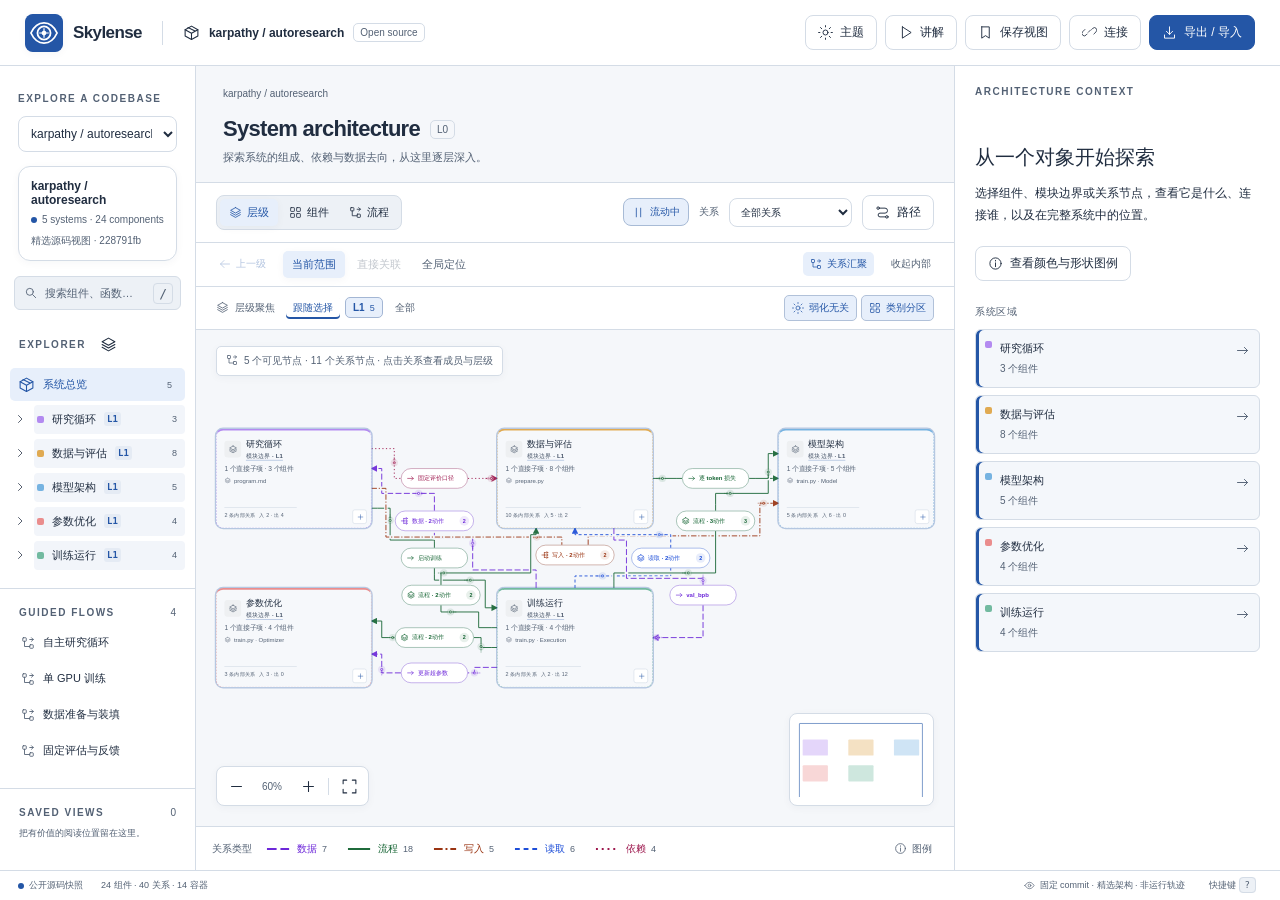
==== docs/app/index.html @ 7dc8bfd2 "Publish Skylense 0.2 preview and product homepage" ====
<!doctype html>
<html lang="zh-CN">
  <head>
    <meta charset="UTF-8" />
    <meta name="viewport" content="width=device-width, initial-scale=1" />
    <link
      rel="icon"
      href="data:image/svg+xml,%3Csvg%20xmlns%3D%22http%3A%2F%2Fwww.w3.org%2F2000%2Fsvg%22%20viewBox%3D%220%200%2064%2064%22%20fill%3D%22none%22%3E%0A%20%20%3Crect%20width%3D%2264%22%20height%3D%2264%22%20rx%3D%2216%22%20fill%3D%22%231f7859%22%2F%3E%0A%20%20%3Cpath%20d%3D%22M10%2032C15%2021%2023%2015%2032%2015C41%2015%2049%2021%2054%2032C49%2043%2041%2049%2032%2049C23%2049%2015%2043%2010%2032Z%22%20stroke%3D%22white%22%20stroke-width%3D%223%22%2F%3E%0A%20%20%3Ccircle%20cx%3D%2232%22%20cy%3D%2232%22%20r%3D%2211%22%20stroke%3D%22white%22%20stroke-width%3D%223%22%2F%3E%0A%20%20%3Cpath%20d%3D%22M24%2032H40M32%2024V40%22%20stroke%3D%22white%22%20stroke-width%3D%222%22%2F%3E%0A%20%20%3Ccircle%20cx%3D%2232%22%20cy%3D%2232%22%20r%3D%224%22%20fill%3D%22white%22%2F%3E%0A%3C%2Fsvg%3E%0A"
    />
    <meta name="color-scheme" content="light dark" />
    <meta name="application-name" content="Skylense" />
    <meta name="theme-color" content="#1f7859" />
    <meta
      name="description"
      content="Skylense turns code architecture into an interactive map: explore every layer, follow every connection, and preview the details."
    />
    <title>Skylense · Interactive Codebase Explorer</title>
    <link rel="stylesheet" href="src/style.css" />
    <link rel="stylesheet" href="src/themes.css" />
    <link rel="stylesheet" href="src/paths.css" />
  </head>
  <body>
    <div id="app"></div>
    <div id="peek" role="tooltip" hidden></div>
    <div id="toast" role="status" aria-live="polite"></div>
    <dialog id="modal" aria-labelledby="modal-title"></dialog>
    <input
      id="import-file"
      type="file"
      accept="application/json,.json"
      hidden
    />
    <script src="src/model.js"></script>
    <script src="src/examples.js"></script>
    <script src="src/graph.js"></script>
    <script src="src/relations.js"></script>
    <script src="src/orthogonal.js"></script>
    <script src="src/scene.js"></script>
    <script src="src/semantics.js"></script>
    <script src="src/context.js"></script>
    <script src="src/levels.js"></script>
    <script src="src/motion.js"></script>
    <script src="src/focus.js"></script>
    <script src="src/themes.js"></script>
    <script src="src/paths.js"></script>
    <script src="src/app.js"></script>
  </body>
</html>
---- docs/app/src/style.css ----
:root {
  font-family:
    Inter,
    -apple-system,
    BlinkMacSystemFont,
    "Segoe UI",
    "PingFang SC",
    sans-serif;
  color: #24332f;
  background: #f5f7f6;
  font-synthesis: none;
  --bg: #f5f7f6;
  --panel: #fff;
  --soft: #f2f5f3;
  --line: #e3e9e6;
  --text: #24332f;
  --muted: #77837e;
  --accent: #24785a;
  --active: #eaf4ee;
  --shadow: 0 10px 35px #1e44300c;
  --node: #fff;
  --edge: #b9c8c0;
}
* {
  box-sizing: border-box;
}
body {
  margin: 0;
  overflow: hidden;
}
button,
input,
select {
  font: inherit;
}
button,
a,
input,
select {
  outline-offset: 4px;
}
button {
  color: inherit;
  cursor: pointer;
}
button {
  border: 0;
  background: transparent;
}
button:hover {
  background: var(--soft);
}
button:focus-visible,
a:focus-visible {
  outline: 2px solid var(--accent);
}
a {
  color: var(--accent);
  text-decoration: none;
}
svg {
  display: block;
}
button svg {
  width: 17px;
  height: 17px;
  flex-shrink: 0;
}
h1,
h2,
h3,
p {
  margin: 0;
}
small {
  font-size: 11px;
}
button:disabled {
  opacity: 0.35;
  cursor: default;
}
button:disabled:hover {
  background: transparent;
}
code {
  font:
    11px ui-monospace,
    SFMono-Regular,
    Menlo,
    monospace;
  overflow-wrap: anywhere;
}
kbd {
  font: 10px inherit;
  background: var(--soft);
  border: 1px solid var(--line);
  border-radius: 4px;
  padding: 2px 5px;
  color: var(--muted);
}
.app-header {
  height: 66px;
  background: var(--panel);
  border-bottom: 1px solid var(--line);
  display: flex;
  align-items: center;
  padding: 0 25px;
  gap: 20px;
}
.brand {
  display: flex;
  align-items: center;
  gap: 10px;
  font-size: 17px;
  letter-spacing: -0.6px;
  font-weight: 700;
  white-space: nowrap;
}
.brand-mark {
  display: grid;
  grid-template-columns: repeat(2, 7px);
  gap: 3px;
  padding: 10px;
  background: var(--accent);
  border-radius: 9px;
  transform: rotate(-4deg);
}
.brand-mark i {
  width: 7px;
  height: 7px;
  background: white;
  border-radius: 1px;
}
.brand-mark i:last-child {
  opacity: 0.45;
}
.header-divider {
  height: 24px;
  width: 1px;
  background: var(--line);
}
.project-name {
  font-size: 12px;
  display: flex;
  align-items: center;
  gap: 9px;
}
.project-name b {
  font-weight: 550;
}
.badge {
  font-size: 10px;
  border: 1px solid var(--line);
  border-radius: 5px;
  padding: 3px 6px;
  color: var(--muted);
  white-space: nowrap;
}
.spacer {
  flex: 1;
}
.header-actions {
  display: flex;
  align-items: center;
  gap: 8px;
}
.btn {
  border: 1px solid var(--line);
  border-radius: 7px;
  padding: 8px 12px;
  font-size: 12px;
  display: inline-flex;
  align-items: center;
  justify-content: center;
  gap: 7px;
  background: var(--panel);
  white-space: nowrap;
}
.btn.primary {
  background: var(--accent);
  color: white;
  border-color: var(--accent);
}
.btn.primary:hover {
  filter: brightness(1.1);
}
.icon-btn {
  display: inline-flex;
  align-items: center;
  justify-content: center;
  width: 32px;
  height: 32px;
  border-radius: 6px;
}
.workspace {
  display: grid;
  grid-template-columns: 234px minmax(300px, 1fr) 326px;
  height: calc(100dvh - 96px);
}
.sidebar {
  background: var(--panel);
  border-right: 1px solid var(--line);
  display: flex;
  flex-direction: column;
  min-width: 0;
  overflow: auto;
}
.sidebar-top {
  padding: 22px 18px 15px;
}
.eyebrow {
  font-size: 10px;
  font-weight: 650;
  letter-spacing: 1.5px;
  color: var(--muted);
  text-transform: uppercase;
}
.project-card {
  margin-top: 12px;
  border: 1px solid var(--line);
  padding: 12px;
  border-radius: 8px;
}
.project-card strong {
  display: block;
  font-size: 12px;
  margin-bottom: 5px;
}
.project-card p {
  font-size: 10px;
  color: var(--muted);
  line-height: 1.5;
}
.project-dot {
  display: inline-block;
  width: 6px;
  height: 6px;
  border-radius: 50%;
  background: #52a879;
  margin-right: 5px;
}
.search-wrap {
  position: relative;
  margin: 0 14px 18px;
  display: flex;
  align-items: center;
}
.search-wrap > svg {
  position: absolute;
  left: 10px;
  width: 14px;
  color: var(--muted);
}
.search-wrap input {
  width: 100%;
  height: 34px;
  background: var(--soft);
  border: 1px solid var(--line);
  border-radius: 6px;
  padding: 0 30px;
  font-size: 11px;
  color: var(--text);
}
.search-wrap kbd {
  position: absolute;
  right: 8px;
}
.nav-heading {
  display: flex;
  align-items: center;
  padding: 0 19px;
  margin-bottom: 8px;
  gap: 6px;
}
.nav-heading span:last-child {
  margin-left: auto;
  font-size: 10px;
  color: var(--muted);
}
.tree {
  padding: 0 10px 15px;
}
.tree-row {
  display: flex;
  align-items: center;
  min-height: 32px;
  border-radius: 5px;
  margin: 2px 0;
  gap: 4px;
}
.tree-row.active {
  background: var(--active);
  color: var(--accent);
}
.tree-row .tree-select {
  display: flex;
  align-items: center;
  gap: 8px;
  flex: 1;
  text-align: left;
  font-size: 11px;
  min-width: 0;
  padding: 7px 3px;
  border-radius: 4px;
}
.tree-select span.name {
  white-space: nowrap;
  overflow: hidden;
  text-overflow: ellipsis;
}
.tree-select small {
  margin-left: auto;
  color: var(--muted);
  font-size: 9px;
  padding-right: 5px;
}
.tree-row .caret {
  width: 20px;
  flex-shrink: 0;
  padding: 4px;
  display: flex;
}
.caret svg {
  width: 12px;
  height: 12px;
}
.dot {
  height: 7px;
  width: 7px;
  border-radius: 2px;
  background: var(--tone, var(--accent));
  flex-shrink: 0;
}
.tree-children {
  margin-left: 11px;
  border-left: 1px solid var(--line);
  padding-left: 5px;
}
.tree-leaf .tree-select {
  font-size: 10px;
}
.tree-leaf .dot {
  width: 5px;
  height: 5px;
  border-radius: 50%;
}
.sidebar-section {
  border-top: 1px solid var(--line);
  padding-top: 18px;
}
.flow-button {
  display: flex;
  align-items: center;
  gap: 8px;
  text-align: left;
  width: calc(100% - 22px);
  margin: 3px 11px;
  padding: 9px 10px;
  border-radius: 6px;
  font-size: 11px;
}
.flow-button svg {
  width: 14px;
  height: 14px;
  color: var(--muted);
}
.flow-button.active {
  background: var(--active);
  color: var(--accent);
}
.sidebar-bottom {
  margin-top: auto;
  padding: 20px 17px 15px;
  font-size: 10px;
  line-height: 1.6;
  color: var(--muted);
}
.sidebar-bottom a {
  display: flex;
  align-items: center;
  gap: 6px;
  margin-top: 8px;
}
.sidebar-bottom svg {
  width: 12px;
  height: 12px;
}
.main {
  display: flex;
  flex-direction: column;
  overflow: hidden;
  position: relative;
}
.canvas-header {
  background: var(--panel);
  padding: 20px 27px 15px;
  border-bottom: 1px solid var(--line);
}
.breadcrumbs {
  display: flex;
  align-items: center;
  gap: 6px;
  font-size: 10px;
  color: var(--muted);
  margin-bottom: 15px;
  flex-wrap: wrap;
}
.breadcrumbs button {
  padding: 2px 0;
}
.breadcrumbs svg {
  width: 10px;
  height: 10px;
}
.page-title {
  display: flex;
  align-items: center;
  gap: 10px;
  margin-bottom: 6px;
}
.page-title h1 {
  font-size: 22px;
  letter-spacing: -0.7px;
  font-weight: 650;
}
.live-dot {
  display: inline-block;
  width: 6px;
  height: 6px;
  border-radius: 50%;
  background: #2d9562;
}
.subtitle {
  font-size: 11px;
  color: var(--muted);
  line-height: 1.7;
}
.canvas-toolbar {
  display: flex;
  align-items: center;
  gap: 10px;
  padding: 12px 20px;
  background: var(--panel);
  border-bottom: 1px solid var(--line);
  min-height: 56px;
}
.segmented {
  display: flex;
  padding: 3px;
  background: var(--soft);
  border: 1px solid var(--line);
  border-radius: 7px;
  gap: 2px;
}
.segmented button {
  padding: 6px 9px;
  border-radius: 5px;
  display: flex;
  align-items: center;
  gap: 5px;
  font-size: 11px;
  white-space: nowrap;
}
.segmented button svg {
  width: 13px;
  height: 13px;
}
.segmented button.active {
  background: var(--panel);
  box-shadow: 0 1px 4px #20342812;
  color: var(--accent);
}
.toolbar-select {
  font-size: 10px;
  border: 1px solid var(--line);
  border-radius: 6px;
  color: var(--text);
  background: var(--panel);
  padding: 7px;
  max-width: 130px;
}
.toolbar-label {
  font-size: 10px;
  color: var(--muted);
}
.canvas {
  flex: 1;
  position: relative;
  overflow: hidden;
  background-image: radial-gradient(var(--edge) 0.65px, transparent 0.65px);
  background-size: 19px 19px;
  touch-action: none;
  cursor: grab;
  min-height: 180px;
}
.canvas.dragging {
  cursor: grabbing;
}
.canvas-world {
  position: absolute;
  transform-origin: 0 0;
  top: 0;
  left: 0;
}
.edges {
  position: absolute;
  overflow: visible;
  pointer-events: none;
  left: 0;
  top: 0;
}
.edge {
  fill: none;
  stroke: var(--edge);
  stroke-width: 1.4;
}
.edge.emphasis {
  stroke: var(--accent);
  stroke-width: 2.3;
}
.edge.muted {
  opacity: 0.15;
}
.edge-label {
  font-size: 9px;
  fill: var(--muted);
  paint-order: stroke;
  stroke: var(--bg);
  stroke-width: 5px;
  stroke-linejoin: round;
}
.group-boundary {
  position: absolute;
  border: 1px solid var(--line);
  border-radius: 13px;
  background: color-mix(in srgb, var(--panel) 65%, transparent);
  pointer-events: none;
}
.boundary-title {
  position: absolute;
  top: 12px;
  left: 15px;
  display: flex;
  align-items: center;
  gap: 7px;
  font-size: 10px;
  color: var(--muted);
  letter-spacing: 0.4px;
  pointer-events: auto;
}
.boundary-title:hover {
  color: var(--accent);
}
.boundary-title svg {
  height: 12px;
  width: 12px;
}
.graph-node {
  position: absolute;
  border: 1px solid var(--line);
  background: var(--node);
  border-radius: 9px;
  box-shadow: 0 3px 10px #263e2c05;
  padding: 15px;
  text-align: left;
  cursor: pointer;
  transition:
    box-shadow 0.15s,
    border-color 0.15s,
    opacity 0.15s;
  display: flex;
  flex-direction: column;
  gap: 8px;
  overflow: hidden;
}
.graph-node:hover {
  border-color: var(--tone);
  box-shadow: 0 5px 17px #1e443012;
  transform: translateY(-1px);
}
.graph-node.selected {
  border-color: var(--accent);
  box-shadow: 0 0 0 3px color-mix(in srgb, var(--accent) 10%, transparent);
}
.graph-node.dimmed {
  opacity: 0.28;
}
.node-top {
  display: flex;
  align-items: center;
  gap: 8px;
}
.node-icon {
  height: 28px;
  width: 28px;
  flex-shrink: 0;
  display: flex;
  align-items: center;
  justify-content: center;
  border-radius: 6px;
  color: var(--tone);
  background: color-mix(in srgb, var(--tone) 9%, var(--panel));
}
.node-icon svg {
  width: 15px;
  height: 15px;
}
.node-label {
  font-size: 12px;
  font-weight: 650;
  letter-spacing: -0.15px;
  line-height: 1.3;
}
.node-kind {
  font-size: 8px;
  letter-spacing: 0.8px;
  text-transform: uppercase;
  color: var(--muted);
  margin-top: 3px;
}
.node-description {
  font-size: 10px;
  color: var(--muted);
  line-height: 1.55;
  display: -webkit-box;
  -webkit-line-clamp: 2;
  -webkit-box-orient: vertical;
  overflow: hidden;
}
.node-footer {
  display: flex;
  align-items: center;
  font-size: 8px;
  color: var(--muted);
  border-top: 1px solid var(--line);
  padding-top: 9px;
  margin-top: auto;
  gap: 6px;
}
.node-footer span:last-child {
  margin-left: auto;
}
.node-footer svg {
  height: 10px;
  width: 10px;
}
.node-port {
  position: absolute;
  width: 5px;
  height: 5px;
  border-radius: 50%;
  background: var(--tone);
  border: 1px solid var(--panel);
  top: 50%;
}
.port-in {
  left: -3px;
}
.port-out {
  right: -3px;
}
.canvas-note {
  position: absolute;
  top: 16px;
  left: 20px;
  display: flex;
  gap: 6px;
  font-size: 10px;
  color: var(--muted);
  padding: 7px 9px;
  background: var(--panel);
  border: 1px solid var(--line);
  border-radius: 5px;
  max-width: 85%;
  pointer-events: none;
}
.canvas-note svg {
  height: 12px;
  width: 12px;
  flex-shrink: 0;
}
.canvas-controls {
  position: absolute;
  bottom: 20px;
  left: 20px;
  display: flex;
  align-items: center;
  background: var(--panel);
  border: 1px solid var(--line);
  border-radius: 7px;
  padding: 3px;
  box-shadow: var(--shadow);
}
.canvas-controls span {
  min-width: 40px;
  text-align: center;
  font-size: 10px;
  color: var(--muted);
}
.minimap {
  position: absolute;
  right: 20px;
  bottom: 20px;
  width: 145px;
  height: 93px;
  background: var(--panel);
  border: 1px solid var(--line);
  border-radius: 7px;
  padding: 8px;
  box-shadow: var(--shadow);
  cursor: pointer;
}
.minimap svg {
  width: 100%;
  height: 100%;
}
.canvas-legend {
  display: flex;
  gap: 16px;
  align-items: center;
  padding: 10px 24px;
  background: var(--panel);
  border-top: 1px solid var(--line);
  font-size: 9px;
  color: var(--muted);
  min-height: 35px;
}
.canvas-legend span {
  display: flex;
  align-items: center;
  gap: 5px;
}
.legend-line {
  width: 16px;
  border-top: 1px solid var(--edge);
}
.legend-line.accent {
  border-color: var(--accent);
}
.inspector {
  background: var(--panel);
  border-left: 1px solid var(--line);
  display: flex;
  flex-direction: column;
  overflow: hidden;
}
.inspector-top {
  padding: 20px 20px 0;
}
.inspector-label {
  display: flex;
  align-items: center;
  justify-content: space-between;
  margin-bottom: 16px;
}
.inspector-title {
  display: flex;
  align-items: center;
  gap: 10px;
}
.inspector-title .node-icon {
  width: 36px;
  height: 36px;
}
.inspector-title h2 {
  font-size: 17px;
  letter-spacing: -0.5px;
  line-height: 1.3;
}
.inspector-title p {
  font-size: 10px;
  color: var(--muted);
  margin-top: 5px;
}
.inspect-actions {
  display: flex;
  gap: 6px;
  margin: 17px 0;
}
.inspect-actions .btn {
  font-size: 10px;
  flex: 1;
  padding: 7px 5px;
}
.inspect-actions svg {
  width: 13px;
  height: 13px;
}
.inspector-tabs {
  display: flex;
  border-bottom: 1px solid var(--line);
  padding: 0 15px;
}
.inspector-tabs button {
  padding: 11px 9px;
  font-size: 10px;
  color: var(--muted);
  border-bottom: 2px solid transparent;
}
.inspector-tabs button.active {
  color: var(--accent);
  border-bottom-color: var(--accent);
}
.inspector-content {
  padding: 20px;
  overflow: auto;
  flex: 1;
}
.section-label {
  display: flex;
  align-items: center;
  justify-content: space-between;
  font-size: 9px;
  letter-spacing: 1px;
  color: var(--muted);
  text-transform: uppercase;
  font-weight: 650;
  margin-bottom: 10px;
}
.section-label span {
  font-weight: 400;
  letter-spacing: 0;
}
.detail-text {
  font-size: 11px;
  line-height: 1.8;
  color: var(--text);
  margin-bottom: 20px;
  white-space: pre-line;
}
.file-path {
  background: var(--soft);
  border: 1px solid var(--line);
  padding: 11px;
  border-radius: 6px;
  line-height: 1.65;
  margin-bottom: 7px;
  color: var(--text);
}
.micro {
  font-size: 9px;
  line-height: 1.6;
  color: var(--muted);
}
.stats-row {
  display: flex;
  border: 1px solid var(--line);
  border-radius: 7px;
  margin: 20px 0;
}
.stat {
  padding: 12px 6px;
  text-align: center;
  flex: 1;
}
.stat + .stat {
  border-left: 1px solid var(--line);
}
.stat b {
  display: block;
  font-size: 18px;
  font-weight: 600;
  margin-bottom: 4px;
}
.stat span {
  font-size: 9px;
  color: var(--muted);
}
.function {
  border: 1px solid var(--line);
  border-radius: 6px;
  margin-bottom: 8px;
  background: var(--panel);
  overflow: hidden;
}
.function summary {
  display: flex;
  align-items: center;
  gap: 7px;
  padding: 11px;
  cursor: pointer;
  font:
    10px ui-monospace,
    monospace;
  overflow-wrap: anywhere;
  line-height: 1.6;
}
.function summary::before {
  content: "ƒ";
  color: var(--accent);
  font-style: italic;
  font-weight: 700;
}
.function[open] summary {
  background: var(--soft);
  border-bottom: 1px solid var(--line);
}
.function-body {
  padding: 11px;
  font-size: 10px;
  line-height: 1.8;
}
.function-body .io {
  padding: 7px 0;
  border-top: 1px solid var(--line);
  margin-top: 7px;
}
.io b {
  display: block;
  font-size: 8px;
  letter-spacing: 1px;
  color: var(--muted);
  margin-bottom: 3px;
}
.connection {
  padding: 11px 9px;
  border: 1px solid var(--line);
  border-radius: 6px;
  display: flex;
  align-items: center;
  gap: 8px;
  width: 100%;
  text-align: left;
  margin-bottom: 7px;
  font-size: 11px;
}
.connection span {
  min-width: 0;
}
.connection small {
  font-size: 9px;
  color: var(--muted);
  display: block;
  margin-top: 4px;
  overflow-wrap: anywhere;
}
.connection svg {
  height: 13px;
  width: 13px;
  flex-shrink: 0;
  margin-left: auto;
  color: var(--muted);
}
.connection-type {
  font-size: 8px !important;
  padding: 3px 5px;
  background: var(--soft);
  border-radius: 4px;
  margin-left: auto;
  color: var(--muted);
}
.evidence-card {
  margin-bottom: 16px;
  padding: 12px;
  border: 1px solid var(--line);
  border-radius: 7px;
}
.evidence-card pre {
  font:
    10px/1.65 ui-monospace,
    monospace;
  white-space: pre-wrap;
  overflow-wrap: anywhere;
  max-height: 250px;
  overflow: auto;
  color: var(--text);
  padding-top: 9px;
  border-top: 1px solid var(--line);
}
.evidence-card small {
  display: block;
  font-size: 9px;
  color: var(--muted);
  margin: 6px 0;
}
.evidence-card button {
  font-size: 10px;
  color: var(--accent);
  padding: 4px 0;
}
.empty-state {
  padding: 25px 5px;
  color: var(--muted);
  font-size: 11px;
  line-height: 1.8;
}
.inspector-footer {
  padding: 12px 20px;
  border-top: 1px solid var(--line);
  display: flex;
  align-items: center;
  gap: 6px;
  font-size: 9px;
  color: var(--muted);
}
.inspector-footer svg {
  width: 12px;
  height: 12px;
}
.statusbar {
  height: 30px;
  display: flex;
  align-items: center;
  padding: 0 18px;
  gap: 18px;
  background: var(--panel);
  border-top: 1px solid var(--line);
  font-size: 9px;
  color: var(--muted);
}
.statusbar span {
  display: flex;
  align-items: center;
  gap: 5px;
}
.statusbar svg {
  height: 11px;
  width: 11px;
}
.statusbar .spacer {
  margin: 0;
}
.story-strip {
  padding: 12px 22px;
  background: var(--active);
  border-bottom: 1px solid var(--line);
  display: flex;
  align-items: center;
  gap: 10px;
}
.story-strip strong {
  font-size: 11px;
}
.story-strip p {
  font-size: 9px;
  line-height: 1.5;
  color: var(--muted);
}
.story-progress {
  display: flex;
  gap: 4px;
}
.story-progress button {
  height: 5px;
  width: 20px;
  background: var(--line);
  padding: 0;
  border-radius: 2px;
}
.story-progress button.active {
  background: var(--accent);
}
#peek {
  position: fixed;
  width: 282px;
  padding: 16px;
  background: var(--panel);
  color: var(--text);
  border: 1px solid var(--line);
  border-radius: 9px;
  box-shadow: 0 14px 40px #152e2520;
  z-index: 50;
  pointer-events: none;
}
#peek h3 {
  font-size: 13px;
  margin-bottom: 7px;
}
#peek p {
  font-size: 11px;
  line-height: 1.6;
  margin-bottom: 8px;
  color: var(--muted);
}
#peek code {
  font-size: 10px;
}
#peek .peek-counts {
  display: flex;
  gap: 12px;
  font-size: 9px;
  padding-top: 10px;
  margin-top: 10px;
  border-top: 1px solid var(--line);
  color: var(--accent);
}
#toast {
  position: fixed;
  left: 50%;
  bottom: 52px;
  transform: translate(-50%, 15px);
  background: var(--text);
  color: var(--panel);
  font-size: 12px;
  line-height: 1.6;
  padding: 11px 18px;
  border-radius: 8px;
  box-shadow: var(--shadow);
  opacity: 0;
  pointer-events: none;
  transition: 0.2s;
  z-index: 100;
  max-width: 85vw;
}
#toast.show {
  opacity: 1;
  transform: translate(-50%, 0);
}
dialog {
  color: var(--text);
  background: var(--panel);
  border: 1px solid var(--line);
  border-radius: 13px;
  padding: 0;
  width: min(760px, 90vw);
  max-height: 85vh;
  box-shadow: 0 25px 100px #0c221e33;
}
dialog::backdrop {
  background: #162b2340;
  backdrop-filter: blur(3px);
}
.modal-header {
  display: flex;
  align-items: center;
  justify-content: space-between;
  padding: 20px 24px;
  border-bottom: 1px solid var(--line);
}
.modal-header h2 {
  font-size: 18px;
}
.modal-content {
  padding: 24px;
  overflow: auto;
}
.modal-content label {
  display: block;
  font-size: 11px;
  margin-bottom: 10px;
}
.modal-content input,
.modal-content select {
  width: 100%;
  padding: 11px;
  background: var(--soft);
  color: var(--text);
  border: 1px solid var(--line);
  border-radius: 6px;
  margin: 6px 0 16px;
}
.modal-content p {
  font-size: 12px;
  line-height: 1.8;
  color: var(--muted);
  margin-bottom: 18px;
}
.modal-content pre {
  white-space: pre-wrap;
  font:
    11px/1.9 ui-monospace,
    monospace;
  overflow-wrap: anywhere;
  max-height: 58vh;
  overflow: auto;
}
.modal-actions {
  display: flex;
  justify-content: flex-end;
  gap: 8px;
  margin-top: 15px;
}
.compare-grid {
  display: grid;
  grid-template-columns: 1fr 1fr;
  gap: 20px;
}
.compare-grid h3 {
  font-size: 15px;
  margin-bottom: 10px;
}
.compare-grid p {
  font-size: 11px;
}
.compare-grid ul {
  font-size: 11px;
  padding-left: 15px;
  line-height: 1.9;
}
.export-option {
  display: flex;
  align-items: center;
  gap: 15px;
  text-align: left;
  border: 1px solid var(--line);
  border-radius: 8px;
  padding: 16px;
  width: 100%;
  margin-bottom: 10px;
}
.export-option svg {
  width: 22px;
  height: 22px;
  color: var(--accent);
}
.export-option b {
  font-size: 12px;
  display: block;
  margin-bottom: 4px;
}
.export-option small {
  font-size: 10px;
  color: var(--muted);
}
.bookmark {
  display: flex;
  align-items: center;
  gap: 8px;
  margin: 5px 12px;
  font-size: 10px;
}
.bookmark .saved-load {
  flex: 1;
  text-align: left;
  padding: 8px;
  border-radius: 5px;
}
.search-results {
  padding: 0 14px;
}
.result {
  display: block;
  width: 100%;
  text-align: left;
  padding: 10px 8px;
  border-radius: 5px;
  border-bottom: 1px solid var(--line);
  font-size: 11px;
}
.result small {
  display: block;
  margin-top: 5px;
  color: var(--muted);
  font-size: 9px;
  overflow-wrap: anywhere;
}
.compare-float {
  position: absolute;
  top: 18px;
  right: 18px;
  background: var(--panel);
  border: 1px solid var(--accent);
  padding: 10px;
  border-radius: 7px;
  z-index: 5;
  max-width: 240px;
  font-size: 10px;
}
.compare-float button {
  color: var(--accent);
  padding: 4px;
  font-size: 10px;
}
.compare-float p {
  line-height: 1.6;
  margin-bottom: 6px;
}
.hidden {
  display: none !important;
}
body.dark {
  --bg: #151c19;
  --panel: #1b2520;
  --soft: #232e27;
  --line: #344239;
  --text: #dde8df;
  --muted: #9daea2;
  --accent: #80c8a2;
  --active: #283e31;
  --node: #202c25;
  --edge: #4a6052;
  background: var(--bg);
  color: var(--text);
}
body.dark .btn.primary {
  color: #17251c;
}
body.dark .brand-mark {
  background: #3a8962;
}
.mobile-toggle {
  display: none;
}
@media (min-width: 1650px) {
  .workspace {
    grid-template-columns: 250px minmax(300px, 1fr) 360px;
  }
  .inspector-content {
    padding: 24px;
  }
  .inspector-top {
    padding: 24px 24px 0;
  }
  .graph-node {
    box-shadow: 0 4px 15px #203f2708;
  }
}
@media (max-width: 1200px) {
  .workspace {
    grid-template-columns: 200px minmax(240px, 1fr) 290px;
  }
  .project-name .badge {
    display: none;
  }
  .app-header {
    padding: 0 16px;
    gap: 14px;
  }
  .canvas-header {
    padding: 18px;
  }
  .canvas-toolbar {
    padding: 10px;
    gap: 5px;
  }
  .toolbar-label {
    display: none;
  }
  .segmented button {
    padding: 6px;
  }
  .tree-select span.name {
    font-size: 10px;
  }
  .inspector-top {
    padding: 17px 15px 0;
  }
  .inspector-content {
    padding: 16px;
  }
  .inspector-tabs {
    padding: 0 6px;
  }
  .inspector-tabs button {
    padding: 10px 8px;
  }
}
@media (max-width: 950px) {
  .workspace {
    grid-template-columns: 190px minmax(260px, 1fr);
  }
  .inspector {
    position: absolute;
    right: 0;
    top: 66px;
    bottom: 30px;
    width: 315px;
    z-index: 15;
    box-shadow: -10px 0 30px #14281c10;
    display: none;
  }
  .inspector.open {
    display: flex;
  }
  .mobile-toggle {
    display: inline-flex;
  }
  .project-name {
    display: none;
  }
  .main {
    min-width: 0;
  }
  .header-actions {
    gap: 5px;
  }
  .canvas-toolbar {
    padding: 10px 16px;
  }
}
@media (max-width: 620px) {
  .workspace {
    grid-template-columns: 1fr;
  }
  .sidebar {
    display: none;
    position: absolute;
    left: 0;
    top: 66px;
    bottom: 30px;
    width: 245px;
    z-index: 20;
    box-shadow: 10px 0 30px #14281c20;
  }
  .sidebar.open {
    display: flex;
  }
  .app-header {
    gap: 7px;
    padding: 0 10px;
  }
  .header-divider {
    display: none;
  }
  .brand {
    font-size: 15px;
    gap: 6px;
  }
  .brand-mark {
    padding: 8px;
  }
  .header-actions .hide-mobile {
    display: none;
  }
  .header-actions .btn {
    font-size: 10px;
    padding: 7px 9px;
  }
  .page-title h1 {
    font-size: 19px;
  }
  .canvas-toolbar {
    padding: 9px 10px;
    gap: 4px;
    flex-wrap: wrap;
  }
  .canvas-toolbar .spacer {
    display: none;
  }
  .toolbar-select {
    margin-left: auto;
  }
  .canvas-header {
    padding: 15px;
  }
  .canvas-legend {
    padding: 10px;
    font-size: 8px;
    gap: 9px;
  }
  .minimap {
    width: 105px;
    height: 72px;
    right: 12px;
    bottom: 14px;
  }
  .canvas-controls {
    left: 12px;
    bottom: 14px;
  }
  .statusbar {
    font-size: 8px;
    padding: 0 10px;
    gap: 10px;
  }
  .statusbar .status-extra {
    display: none;
  }
  .inspector {
    width: min(345px, 100vw);
  }
  .story-strip {
    padding: 10px;
  }
  .compare-grid {
    grid-template-columns: 1fr;
  }
  .modal-content {
    padding: 18px;
  }
  .canvas-note {
    font-size: 9px;
    left: 12px;
    top: 12px;
  }
  .compare-float {
    top: 47px;
    right: 12px;
  }
  .search-wrap input {
    font-size: 12px;
  }
}
@media (prefers-reduced-motion: reduce) {
  * {
    scroll-behavior: auto !important;
    transition: none !important;
    animation: none !important;
  }
}

.project-name > svg {
  width: 17px;
  height: 17px;
  flex-shrink: 0;
}
.project-name {
  white-space: nowrap;
}
.project-name b {
  white-space: nowrap;
}
.btn > svg {
  width: 15px;
  height: 15px;
}
.compare-float p > svg {
  width: 13px;
  height: 13px;
  display: inline-block;
  vertical-align: middle;
}
.graph-node.dimmed {
  opacity: 0.63;
}
.group-boundary {
  z-index: 0;
}
.edges {
  z-index: 1;
}
.graph-node {
  z-index: 2;
}
.boundary-title {
  z-index: 3;
}
.node-label {
  font-size: 13px;
}
.node-description {
  font-size: 11px;
}
.node-footer {
  font-size: 9px;
}

/* First-class relations and explicit nested hierarchy. */
.structure-toolbar {
  display: flex;
  align-items: center;
  gap: 12px;
  padding: 7px 20px;
  min-height: 38px;
  border-bottom: 1px solid var(--line);
  background: var(--panel);
  font-size: 10px;
  color: var(--muted);
}
.structure-toolbar button {
  display: inline-flex;
  align-items: center;
  gap: 5px;
  padding: 5px 7px;
  border-radius: 5px;
  font-size: 10px;
}
.structure-toolbar button svg {
  width: 12px;
  height: 12px;
}
.structure-control[aria-pressed="true"] {
  background: var(--active);
  color: var(--accent);
}
.structure-up {
  color: var(--accent);
}
.node-wrap {
  position: absolute;
  z-index: 3;
}
.node-wrap .graph-node {
  left: 0;
  top: 0;
  position: absolute;
}
.node-wrap .graph-node:hover {
  transform: none;
}
.node-wrap .graph-node {
  gap: 6px;
  padding: 13px;
}
.node-wrap .node-footer {
  padding-top: 7px;
}
.node-wrap .node-description {
  -webkit-line-clamp: 2;
  font-size: 10px;
}
.node-wrap .node-label {
  font-size: 12px;
}
.node-wrap .node-footer {
  font-size: 8px;
  padding-right: 22px;
}
.child-preview {
  display: flex;
  flex-direction: column;
  gap: 5px;
  overflow: hidden;
  font-size: 9px;
  color: var(--muted);
}
.child-preview > span {
  display: flex;
  align-items: center;
  gap: 5px;
  white-space: nowrap;
  overflow: hidden;
  text-overflow: ellipsis;
}
.child-preview svg {
  width: 11px;
  height: 11px;
}
.node-expand {
  position: absolute;
  z-index: 4;
  bottom: 7px;
  right: 8px;
  width: 24px;
  height: 24px;
  display: grid;
  place-items: center;
  border: 1px solid var(--line);
  border-radius: 4px;
  background: var(--panel);
  color: var(--accent);
}
.node-expand svg {
  width: 13px;
  height: 13px;
}
.nested-boundary {
  background: color-mix(in srgb, var(--panel) 45%, transparent);
  border-style: dashed;
  border-color: color-mix(in srgb, var(--muted) 35%, var(--line));
  border-radius: 8px;
}
.nested-boundary .boundary-title {
  top: 10px;
  font-size: 10px;
  color: var(--text);
  background: var(--panel);
  padding: 4px 5px;
  left: 10px;
  pointer-events: auto;
}
.boundary-collapse {
  position: absolute;
  top: 11px;
  right: 10px;
  pointer-events: auto;
  z-index: 3;
  width: 24px;
  height: 24px;
  display: grid;
  place-items: center;
  color: var(--muted);
  border: 1px solid var(--line);
  border-radius: 4px;
  background: var(--panel);
}
.boundary-collapse svg {
  height: 12px;
  width: 12px;
}
.edges {
  pointer-events: none;
  z-index: 2;
}
.edge {
  stroke-width: 1.4;
  stroke-linejoin: miter;
  stroke-linecap: butt;
}
.edge.emphasis {
  stroke-width: 1.9;
}
.wire-halo {
  fill: none;
  stroke: var(--bg);
  stroke-width: 5;
  pointer-events: none;
  stroke-linejoin: miter;
}
.edge-hit {
  fill: none;
  stroke: transparent;
  stroke-width: 12;
  pointer-events: stroke;
  cursor: pointer;
  outline: none;
}
.edge-hit:focus {
  stroke: color-mix(in srgb, var(--accent) 20%, transparent);
}
.relation-wire:hover .edge {
  stroke: var(--accent);
  stroke-width: 2.5;
}
.relation-hub {
  position: absolute;
  z-index: 5;
  display: flex;
  align-items: center;
  gap: 5px;
  border: 1px solid var(--line);
  background: var(--panel);
  color: var(--muted);
  border-radius: 4px;
  font-size: 9px;
  padding: 5px 7px;
  box-shadow: 0 2px 5px #1e443008;
  cursor: pointer;
}
.relation-hub > span {
  overflow: hidden;
  text-overflow: ellipsis;
  white-space: nowrap;
  flex: 1;
  text-align: left;
}
.relation-hub b {
  font-size: 9px;
  font-weight: 600;
  padding-left: 4px;
  border-left: 1px solid var(--line);
  color: var(--accent);
}
.relation-hub.active {
  border-color: color-mix(in srgb, var(--accent) 50%, var(--line));
  color: var(--accent);
}
.relation-hub.selected {
  border-color: var(--accent);
  box-shadow: 0 0 0 3px color-mix(in srgb, var(--accent) 15%, transparent);
  background: var(--active);
}
.relation-diamond {
  width: 7px;
  height: 7px;
  display: inline-block;
  transform: rotate(45deg);
  border: 1px solid currentColor;
  background: var(--panel);
  flex-shrink: 0;
  border-radius: 1px;
}
.relation-icon {
  color: var(--accent);
  background: var(--active);
}
.connection-row {
  border: 1px solid var(--line);
  border-radius: 6px;
  margin-bottom: 9px;
  overflow: hidden;
}
.connection-row > .connection {
  border: 0;
  margin: 0;
  border-radius: 0;
  padding: 10px;
}
.edge-detail-button {
  display: flex;
  align-items: center;
  justify-content: space-between;
  gap: 8px;
  background: var(--soft);
  width: 100%;
  font-size: 9px;
  color: var(--accent);
  padding: 6px 10px;
  border-top: 1px solid var(--line);
}
.edge-detail-button svg {
  width: 12px;
  height: 12px;
}
.inspector-breadcrumbs {
  display: flex;
  flex-wrap: wrap;
  align-items: center;
  gap: 3px;
  font-size: 10px;
  line-height: 1.8;
  margin-bottom: 8px;
  color: var(--muted);
}
.inspector-breadcrumbs svg {
  width: 9px;
  height: 9px;
}
.inspector-breadcrumbs button {
  padding: 2px 3px;
  border-radius: 3px;
  text-align: left;
}
.parent-button {
  font-size: 9px;
  padding: 6px 8px;
  margin-bottom: 21px;
  white-space: normal;
  text-align: left;
}
.parent-button svg {
  width: 12px;
  height: 12px;
}
.return-relation {
  display: flex;
  align-items: center;
  gap: 6px;
  padding: 9px;
  border: 1px solid var(--line);
  border-radius: 5px;
  width: 100%;
  margin-bottom: 19px;
  font-size: 10px;
  color: var(--accent);
  text-align: left;
}
.return-relation svg {
  width: 12px;
  height: 12px;
}
.relation-description {
  padding: 12px;
  background: var(--soft);
  border-radius: 6px;
  border: 1px solid var(--line);
}
.relation-description strong {
  font-size: 12px;
}
.relation-description p {
  font-size: 10px;
  line-height: 1.8;
  color: var(--muted);
  margin: 7px 0 10px;
}
.relation-parent-scope {
  display: flex;
  align-items: center;
  gap: 8px;
  width: 100%;
  text-align: left;
  border: 1px solid var(--line);
  border-radius: 5px;
  padding: 10px;
  font-size: 11px;
}
.relation-parent-scope svg {
  width: 14px;
  height: 14px;
  flex-shrink: 0;
}
.relation-parent-scope svg:last-child {
  margin-left: auto;
}
.relation-member {
  position: relative;
  width: 100%;
  display: flex;
  flex-direction: column;
  gap: 5px;
  text-align: left;
  padding: 11px 25px 11px 11px;
  border: 1px solid var(--line);
  border-radius: 6px;
  margin-bottom: 8px;
}
.relation-member small {
  font:
    9px ui-monospace,
    monospace;
  color: var(--accent);
}
.relation-member b {
  font-size: 10px;
  font-weight: 550;
  line-height: 1.7;
}
.relation-member span {
  font-size: 10px;
  color: var(--muted);
}
.relation-member svg {
  position: absolute;
  right: 8px;
  top: 40%;
  width: 12px;
  height: 12px;
  color: var(--muted);
}
.endpoint-card {
  border: 1px solid var(--line);
  border-radius: 6px;
  margin-bottom: 9px;
  overflow: hidden;
}
.endpoint-card > .connection {
  margin: 0;
  border: 0;
  border-radius: 0;
}
.endpoint-ancestors {
  display: flex;
  gap: 2px;
  flex-wrap: wrap;
  align-items: center;
  padding: 6px 8px;
  background: var(--soft);
  border-top: 1px solid var(--line);
  font-size: 8px;
  color: var(--muted);
}
.endpoint-ancestors button {
  font-size: 8px;
  text-align: left;
  padding: 2px;
  line-height: 1.5;
}
@media (max-width: 1200px) {
  .structure-toolbar {
    padding: 7px 12px;
    gap: 5px;
  }
  .structure-caption {
    display: none;
  }
}
@media (max-width: 620px) {
  .structure-toolbar {
    gap: 2px;
    padding: 6px 7px;
  }
  .structure-toolbar button {
    font-size: 9px;
  }
  .canvas-legend {
    gap: 7px;
  }
  .canvas-legend > span:last-child {
    display: none;
  }
}

/* Maintain readable type when fitting a nested diagram. */
.node-wrap .node-label {
  font-size: 14px;
}
.node-wrap .node-description {
  font-size: 11px;
}
.node-wrap .node-footer {
  font-size: 9px;
}
.child-preview {
  font-size: 10px;
}
.relation-hub,
.relation-hub b {
  font-size: 11px;
}
.relation-hub {
  padding: 4px 6px;
  gap: 4px;
}

/* Semantic identity and context: categories stay distinct from relationship types. */
@media (min-width: 1201px) {
  .workspace {
    grid-template-columns: 216px minmax(300px, 1fr) 360px;
  }
}
.node-wrap .graph-node {
  border-top: 3px solid var(--ink);
}
.node-wrap .node-icon {
  color: var(--ink);
  background: color-mix(in srgb, var(--ink) 9%, var(--panel));
}
.node-wrap .node-kind {
  display: block;
  color: var(--ink);
  font-size: 10px;
  font-weight: 600;
  letter-spacing: 0.02em;
  margin-top: 3px;
}
.node-wrap .node-label {
  font-size: 15px;
  line-height: 1.3;
}
.node-wrap .node-description {
  font-size: 11px;
  line-height: 1.5;
}
.node-wrap.is-boundary .graph-node {
  border: 1.5px dashed color-mix(in srgb, var(--tone) 60%, var(--line));
  border-top: 3px solid var(--tone);
  background: color-mix(in srgb, var(--tone) 4%, var(--panel));
}
.node-wrap .graph-node.selected {
  border-color: var(--ink);
  box-shadow: 0 0 0 3px color-mix(in srgb, var(--ink) 18%, transparent);
}
.node-wrap .graph-node.dimmed {
  opacity: 0.6;
}
.group-boundary.nested-boundary {
  background: color-mix(in srgb, var(--panel) 40%, transparent);
  border-color: color-mix(in srgb, var(--muted) 35%, transparent);
}
.boundary-title {
  font-size: 12px;
  font-weight: 600;
  color: var(--text);
  letter-spacing: 0;
}
.edge,
.edge.emphasis {
  stroke: var(--ink);
  stroke-width: 1.6;
  opacity: 0.6;
}
.relation-wire.active .edge {
  opacity: 1;
  stroke-width: 2.3;
}
.relation-wire:hover .edge {
  stroke: var(--ink);
  opacity: 1;
  stroke-width: 3;
}
.wire-halo {
  stroke-width: 6;
}
.relation-hub {
  color: var(--ink);
  border: 1px solid color-mix(in srgb, var(--ink) 50%, var(--line));
  background: color-mix(in srgb, var(--ink) 5%, var(--panel));
  padding: 5px 7px;
  gap: 7px;
  border-radius: 6px;
  box-shadow: 0 2px 7px #12301909;
  overflow: hidden;
}
.relation-hub.active {
  color: var(--ink);
  border-color: var(--ink);
}
.relation-hub.selected {
  background: color-mix(in srgb, var(--ink) 10%, var(--panel));
  border-color: var(--ink);
  box-shadow: 0 0 0 3px color-mix(in srgb, var(--ink) 16%, transparent);
}
.relation-hub.shape-single {
  border-radius: 18px;
}
.relation-hub > span {
  flex: initial;
  overflow: visible;
}
.relation-hub .hub-glyph {
  width: 18px;
  height: 24px;
  display: grid;
  place-items: center;
  flex-shrink: 0;
}
.hub-glyph svg {
  width: 18px;
  height: 18px;
  stroke-width: 1.8;
}
.relation-hub .hub-copy {
  min-width: 0;
  flex: 1;
  display: flex;
  flex-direction: column;
  gap: 3px;
  text-align: left;
  overflow: hidden;
}
.hub-copy strong {
  font-size: 12px;
  font-weight: 650;
  overflow: hidden;
  text-overflow: ellipsis;
  white-space: nowrap;
}
.hub-copy small {
  font-size: 9px;
  font-weight: 500;
  white-space: nowrap;
}
.relation-hub b.member-count {
  display: grid;
  place-items: center;
  border: 1px solid currentColor;
  color: var(--ink);
  border-radius: 4px;
  font-size: 10px;
  min-width: 17px;
  height: 18px;
  padding: 0 3px;
  align-self: center;
}
.type-badge,
.category-badge {
  display: inline-flex;
  align-items: center;
  gap: 5px;
  border: 1px solid color-mix(in srgb, var(--ink) 22%, transparent);
  background: color-mix(in srgb, var(--ink) 6%, var(--panel));
  color: var(--ink);
  border-radius: 5px;
  padding: 4px 6px;
  font-size: 10px;
  line-height: 1.25;
  font-weight: 600;
  white-space: nowrap;
}
.type-badge svg,
.category-badge svg {
  width: 12px;
  height: 12px;
}
.type-badge small {
  font-size: 9px;
  font-weight: 400;
  color: var(--muted);
}
.semantic-legend {
  display: flex;
  gap: 8px;
  align-items: center;
  padding: 9px 16px;
  background: var(--panel);
  border-top: 1px solid var(--line);
  flex-wrap: wrap;
  min-height: 44px;
}
.semantic-legend button {
  display: inline-flex;
  align-items: center;
  gap: 5px;
  font-size: 10px;
  color: var(--ink);
  padding: 4px 5px;
  border: 1px solid transparent;
  border-radius: 5px;
  white-space: nowrap;
}
.semantic-legend button.active {
  border-color: var(--ink);
  background: color-mix(in srgb, var(--ink) 7%, var(--panel));
}
.semantic-legend button svg {
  width: 26px;
  height: 10px;
}
.semantic-legend button b {
  color: var(--muted);
  font-size: 9px;
  font-weight: 400;
}
.semantic-legend .legend-help {
  margin-left: auto;
  color: var(--muted);
}
.semantic-legend .legend-help svg {
  width: 13px;
  height: 13px;
}
.legend-caption {
  font-size: 10px;
  color: var(--muted);
}
.lens-switch {
  display: flex;
  gap: 3px;
  align-items: center;
}
.lens-switch button {
  font-size: 11px;
  padding: 6px 9px;
  border-radius: 5px;
  color: var(--muted);
}
.lens-switch button.active {
  color: var(--text);
  background: var(--soft);
  font-weight: 600;
}
.structure-toolbar {
  padding: 8px 16px;
  gap: 10px;
}
.structure-control {
  font-size: 10px;
}
.outside-strip {
  display: flex;
  align-items: center;
  gap: 12px;
  padding: 8px 20px;
  border-bottom: 1px solid var(--line);
  background: var(--panel);
  font-size: 10px;
  color: var(--muted);
}
.outside-strip > span:first-child {
  display: flex;
  gap: 5px;
  align-items: center;
}
.outside-strip svg {
  width: 12px;
  height: 12px;
}
.outside-strip b {
  color: var(--text);
}
.outside-strip button {
  display: flex;
  gap: 6px;
  align-items: center;
  color: var(--accent);
  margin-left: auto;
  font-size: 10px;
}
.inspector-tools {
  display: flex;
  gap: 2px;
}
.inspector-top {
  padding: 20px 20px 15px;
}
.inspector-content {
  padding: 20px;
}
.inspector-title h2 {
  font-size: 19px;
}
.inspector-tabs {
  padding: 0 10px;
}
.inspector-tabs button {
  padding: 12px 10px;
  font-size: 11px;
}
.inspector-breadcrumbs {
  margin-bottom: 18px;
  padding-bottom: 12px;
  border-bottom: 1px solid var(--line);
  font-size: 10px;
}
.inspector-breadcrumbs button {
  line-height: 1.5;
}
.object-tags {
  display: flex;
  align-items: center;
  gap: 6px;
  margin-bottom: 20px;
}
.section-label {
  font-size: 10px;
  letter-spacing: 0.07em;
}
.detail-text {
  font-size: 12px;
  line-height: 1.8;
}
.detail-intro {
  margin-bottom: 19px;
}
.detail-intro > b {
  font-size: 14px;
}
.detail-intro p {
  font-size: 11px;
  line-height: 1.8;
  color: var(--muted);
  margin-top: 7px;
}
.empty-hint {
  font-size: 11px;
  line-height: 1.7;
  padding: 12px 0;
  color: var(--muted);
}
.empty-title {
  font-size: 20px;
  margin: 12px 0;
}
.relationship-summary {
  display: grid;
  grid-template-columns: 1fr 1.5fr 1fr;
  border: 1px solid var(--line);
  border-radius: 8px;
  overflow: hidden;
  margin: 16px 0 10px;
}
.relationship-summary button {
  display: flex;
  flex-direction: column;
  gap: 8px;
  padding: 15px 4px;
  align-items: center;
  border-right: 1px solid var(--line);
}
.relationship-summary button:last-child {
  border: 0;
}
.relationship-summary b {
  font-size: 16px;
  font-weight: 650;
}
.relationship-summary span {
  font-size: 9px;
  color: var(--muted);
}
.context-actions {
  display: flex;
  gap: 8px;
  margin-bottom: 23px;
}
.context-actions .btn {
  flex: 1;
  justify-content: center;
  font-size: 10px;
}
.type-breakdown {
  display: flex;
  gap: 6px;
  flex-wrap: wrap;
}
.type-breakdown > button {
  display: flex;
  align-items: center;
  gap: 5px;
  padding: 0;
  font-size: 10px;
  color: var(--ink);
}
.type-breakdown b {
  font-size: 10px;
  font-weight: 500;
}
.type-breakdown .type-badge small {
  display: none;
}
.connection-row {
  border-left: 3px solid var(--ink);
}
.connection-row > .connection {
  padding: 12px;
}
.connection {
  font-size: 11px;
  align-items: flex-start;
}
.connection > svg {
  color: var(--muted);
  width: 15px;
  height: 15px;
  margin-top: 2px;
}
.connection small {
  font-size: 10px;
  line-height: 1.5;
  margin-top: 5px;
}
.edge-detail-button {
  color: var(--ink);
  padding: 6px 9px;
  background: color-mix(in srgb, var(--ink) 3%, var(--panel));
}
.edge-detail-button > span:last-child {
  display: flex;
  gap: 3px;
  align-items: center;
}
.edge-detail-button .type-badge {
  padding: 0;
  border: 0;
  background: none;
}
.relation-member {
  border-left: 3px solid var(--ink);
  padding: 12px 25px 12px 11px;
  gap: 8px;
}
.relation-member > small {
  display: flex;
  align-items: center;
  gap: 8px;
  color: var(--muted);
  font-size: 9px;
}
.relation-member .type-badge {
  padding: 2px 4px;
}
.relation-member b {
  font-size: 11px;
  font-weight: 550;
}
.relation-member > span {
  font-size: 11px;
}
.relation-member .inline-arrow {
  color: var(--ink);
  font-size: 12px;
}
.relation-member > svg {
  width: 13px;
}
.relation-icon {
  color: var(--ink);
  background: color-mix(in srgb, var(--ink) 8%, var(--panel));
}
.relation-contract {
  padding: 13px;
  background: color-mix(in srgb, var(--ink) 4%, var(--panel));
  border: 1px solid color-mix(in srgb, var(--ink) 22%, var(--line));
  border-radius: 8px;
  margin-bottom: 22px;
}
.relation-contract > div {
  display: flex;
  gap: 8px;
  align-items: center;
  color: var(--ink);
  font-size: 13px;
}
.relation-contract > div > svg {
  width: 20px;
  height: 20px;
}
.relation-contract > div > span {
  margin-left: auto;
  font:
    12px ui-monospace,
    monospace;
}
.relation-contract p {
  display: flex;
  gap: 5px;
  flex-wrap: wrap;
  margin: 12px 0;
}
.relation-contract p > span {
  font-size: 11px;
  color: var(--text);
  border-radius: 3px;
  padding: 3px 5px;
  background: var(--panel);
}
.participant-heading {
  display: flex;
  gap: 5px;
  align-items: center;
  font-size: 10px;
  font-weight: 600;
  color: var(--muted);
  padding-bottom: 8px;
}
.participant-heading svg {
  width: 13px;
  height: 13px;
}
.participant-section {
  margin-bottom: 16px;
}
.endpoint-card > .connection {
  padding: 10px 11px;
}
.endpoint-ancestors {
  padding: 4px 8px;
  font-size: 9px;
  line-height: 1.4;
}
.endpoint-ancestors button {
  font-size: 9px;
}
.endpoint-card {
  margin-bottom: 7px;
}
.wide-btn {
  width: 100%;
  justify-content: center;
}
.semantic-note {
  font-size: 10px;
  color: var(--muted);
  line-height: 1.8;
  margin-top: 16px;
  border-top: 1px solid var(--line);
  padding-top: 10px;
}
.semantic-note summary {
  cursor: pointer;
}
.semantic-note p {
  margin-top: 8px;
}
.global-grid {
  display: grid;
  grid-template-columns: 1fr 1fr;
  gap: 8px;
}
.global-cell {
  display: flex;
  flex-direction: column;
  gap: 7px;
  text-align: left;
  min-width: 0;
  border: 1px solid var(--line);
  border-radius: 7px;
  padding: 11px 8px;
}
.global-cell > span {
  display: flex;
  align-items: center;
  gap: 4px;
  font-size: 10px;
  font-weight: 600;
  line-height: 1.4;
}
.global-cell strong {
  font-size: 9px;
  font-weight: 500;
  color: var(--muted);
  line-height: 1.4;
}
.global-cell small {
  font-size: 8px;
  color: var(--muted);
}
.global-cell.current {
  border-color: var(--tone);
  box-shadow: inset 3px 0 var(--tone);
  background: color-mix(in srgb, var(--tone) 6%, var(--panel));
}
.global-cell.current strong {
  color: var(--text);
}
.location-details {
  border: 1px solid var(--line);
  border-radius: 6px;
  padding: 10px;
  margin: 10px 0 14px;
  font-size: 10px;
}
.location-details summary {
  display: flex;
  gap: 6px;
  cursor: pointer;
  align-items: center;
  color: var(--muted);
}
.location-details svg {
  width: 13px;
  height: 13px;
}
.location-details code {
  display: block;
  margin-top: 10px;
  font-size: 10px;
  line-height: 1.8;
}
.parent-button {
  margin-top: 8px;
}
.evidence-card summary {
  cursor: pointer;
  font-size: 10px;
  line-height: 1.7;
  overflow-wrap: anywhere;
}
.evidence-card pre {
  font-size: 10px;
  line-height: 1.6;
}
.evidence-card > small {
  display: block;
  margin-top: 10px;
}
.legend-intro {
  font-size: 13px;
  line-height: 1.8;
  margin-bottom: 24px;
}
.legend-categories {
  display: grid;
  grid-template-columns: 1fr 1fr;
  gap: 10px;
  margin-bottom: 24px;
}
.legend-categories > div {
  display: flex;
  gap: 10px;
  border: 1px solid var(--line);
  border-radius: 7px;
  padding: 12px;
}
.legend-categories svg {
  width: 21px;
  height: 21px;
  flex-shrink: 0;
  color: var(--ink, var(--muted));
}
.legend-categories b {
  font-size: 12px;
  display: block;
}
.legend-categories small {
  font-size: 10px;
  color: var(--muted);
  line-height: 1.7;
  display: block;
  margin-top: 5px;
}
.legend-relation {
  display: flex;
  gap: 12px;
  align-items: flex-start;
  margin-bottom: 14px;
}
.legend-relation p {
  font-size: 11px;
  line-height: 1.7;
}
body.presenting .workspace {
  grid-template-columns: minmax(0, 1fr);
}
body.presenting .sidebar,
body.presenting .inspector {
  display: none;
}
body.presenting .canvas-header {
  padding-top: 16px;
  padding-bottom: 12px;
}
body.presenting .inspector.open {
  display: flex;
  position: absolute;
  top: 66px;
  bottom: 30px;
  right: 0;
  width: 360px;
  max-width: 92vw;
  z-index: 25;
  box-shadow: -10px 0 30px #14281c22;
}
body.presenting .inspector .mobile-toggle,
body.presenting [data-action="toggle-inspector"] {
  display: inline-flex;
}
@media (max-width: 1200px) {
  .outside-counts {
    display: none;
  }
  .structure-toolbar {
    gap: 4px;
    padding: 7px 10px;
  }
  .lens-switch button {
    padding: 5px;
    font-size: 10px;
  }
  .structure-up {
    font-size: 10px;
  }
  .structure-control {
    font-size: 9px;
  }
  .semantic-legend {
    gap: 4px;
    padding: 7px 10px;
  }
  .legend-caption {
    display: none;
  }
}
@media (max-width: 620px) {
  .present-toggle {
    font-size: 0;
    padding: 7px;
  }
  .present-toggle svg {
    width: 16px;
  }
  .structure-toolbar .structure-up {
    display: none;
  }
  .structure-control {
    padding: 4px;
  }
  .outside-strip {
    padding: 7px 12px;
    gap: 4px;
    font-size: 9px;
  }
  .outside-strip button {
    font-size: 9px;
  }
  .semantic-legend {
    gap: 1px;
    justify-content: space-between;
  }
  .semantic-legend button {
    font-size: 9px;
    padding: 4px 2px;
  }
  .semantic-legend button b {
    display: none;
  }
  .semantic-legend button svg {
    width: 16px;
  }
  .semantic-legend .legend-help {
    font-size: 0;
    margin-left: 0;
  }
  .inspector-content {
    padding: 16px;
  }
  .inspector-top {
    padding: 18px 16px 12px;
  }
  .inspector-tabs button {
    padding: 11px 8px;
  }
  .canvas-note {
    font-size: 9px;
    gap: 4px;
  }
  .legend-categories {
    grid-template-columns: 1fr;
  }
  .legend-relation {
    flex-direction: column;
    gap: 6px;
  }
}
@media (prefers-reduced-motion: reduce) {
  * {
    scroll-behavior: auto !important;
    transition: none !important;
    animation: none !important;
  }
}

/* Short desktop windows still need room for a legible graph and detail body. */
@media (min-width: 1201px) and (max-width: 1400px) {
  .workspace {
    grid-template-columns: 196px minmax(300px, 1fr) 326px;
  }
}
@media (min-width: 621px) and (max-height: 800px) {
  .canvas-header {
    padding: 12px 20px 10px;
  }
  .breadcrumbs {
    margin-bottom: 7px;
  }
  .page-title h1 {
    font-size: 20px;
  }
  .subtitle {
    font-size: 10px;
    line-height: 1.5;
  }
  .canvas-toolbar {
    padding: 7px 16px;
    min-height: 48px;
  }
  .structure-toolbar {
    padding-top: 6px;
    padding-bottom: 6px;
  }
  .inspector-top {
    padding: 12px 18px 0;
  }
  .inspector-label {
    margin-bottom: 7px;
  }
  .inspect-actions {
    margin: 12px 0;
  }
  .inspector-tabs button {
    padding-top: 9px;
    padding-bottom: 9px;
  }
  .inspector-content {
    padding-top: 14px;
  }
  .minimap {
    width: 108px;
    height: 64px;
    right: 14px;
    bottom: 12px;
  }
  .canvas-controls {
    left: 14px;
    bottom: 12px;
  }
}

/* Depth spotlight is separate from category color and the active object. */
.level-rail {
  display: flex;
  align-items: center;
  gap: 12px;
  min-height: 43px;
  padding: 7px 20px;
  background: var(--panel);
  border-bottom: 1px solid var(--line);
}
.level-caption {
  display: flex;
  align-items: center;
  gap: 6px;
  font-size: 10px;
  color: var(--muted);
  white-space: nowrap;
}
.level-caption svg {
  width: 13px;
  height: 13px;
}
.level-options {
  display: flex;
  align-items: center;
  gap: 4px;
}
.level-options button {
  display: inline-flex;
  align-items: center;
  gap: 5px;
  font-size: 10px;
  padding: 4px 7px;
  border: 1px solid transparent;
  border-radius: 5px;
  white-space: nowrap;
  color: var(--muted);
}
.level-options button.at-level {
  color: var(--accent);
  background: var(--active);
  border-color: color-mix(in srgb, var(--accent) 28%, var(--line));
  font-weight: 700;
}
.level-options button[aria-pressed="true"] {
  color: var(--accent);
  box-shadow: inset 0 -2px var(--accent);
}
.level-options small {
  font-size: 9px;
  font-weight: 400;
  opacity: 0.75;
}
.level-summary {
  margin-left: auto;
  text-align: right;
  font-size: 9px;
  line-height: 1.5;
  color: var(--muted);
}
.level-summary small {
  display: block;
  font-size: 9px;
}
.tree-level {
  flex-shrink: 0;
  font:
    9px ui-monospace,
    monospace;
  padding: 2px 3px;
  color: var(--muted);
  border-radius: 3px;
}
.tree-select.level-peer {
  background: color-mix(in srgb, var(--accent) 6%, var(--panel));
}
.tree-select.level-peer .tree-level {
  color: var(--accent);
  background: color-mix(in srgb, var(--accent) 12%, var(--panel));
  font-weight: 700;
}
.tree-select.level-peer .name {
  font-weight: 650;
}
.node-wrap .graph-node.level-peer {
  opacity: 1;
}
.node-wrap .graph-node.level-peer:not(.selected) {
  box-shadow: 0 0 0 2px color-mix(in srgb, var(--accent) 30%, transparent);
  background: color-mix(in srgb, var(--accent) 4%, var(--panel));
}
.node-wrap .graph-node.level-peer .node-kind {
  text-decoration: underline;
  text-decoration-color: color-mix(in srgb, var(--accent) 45%, transparent);
  text-underline-offset: 3px;
}
.node-wrap .graph-node.level-outside:not(.selected) {
  opacity: 0.74;
}
.group-boundary.level-peer-boundary {
  border-color: var(--accent);
  border-style: solid;
  background: color-mix(in srgb, var(--accent) 3%, transparent);
}
.boundary-title.level-peer,
.breadcrumbs button.level-peer,
.inspector-breadcrumbs button.level-peer,
.endpoint-ancestors button.level-peer {
  background: var(--active);
  color: var(--accent);
  border-radius: 4px;
  box-shadow: 0 1px var(--accent);
}
.connection.level-peer,
.result.level-peer {
  background: color-mix(in srgb, var(--accent) 5%, var(--panel));
  box-shadow: inset 3px 0 var(--accent);
}
.level-peers {
  border: 1px solid var(--line);
  border-radius: 7px;
  margin: -4px 0 18px;
  background: var(--panel);
}
.level-peers summary {
  display: flex;
  align-items: center;
  justify-content: space-between;
  gap: 6px;
  padding: 9px 10px;
  cursor: pointer;
  font-size: 10px;
  list-style: none;
}
.level-peers summary::-webkit-details-marker {
  display: none;
}
.level-peers summary > span:last-child {
  display: flex;
  align-items: center;
  gap: 5px;
  color: var(--muted);
}
.level-peers summary svg {
  width: 12px;
  height: 12px;
}
.level-peers[open] summary svg {
  transform: rotate(90deg);
}
.current-level-label {
  color: var(--accent);
  font-weight: 650;
}
.level-peers > p {
  font-size: 10px;
  line-height: 1.6;
  color: var(--muted);
  padding: 0 10px 9px;
}
.level-peer-list {
  max-height: 240px;
  overflow: auto;
  border-top: 1px solid var(--line);
}
.level-peer-list button {
  display: flex;
  align-items: center;
  gap: 7px;
  width: 100%;
  text-align: left;
  padding: 8px 10px;
  font-size: 11px;
  border-bottom: 1px solid var(--line);
}
.level-peer-list button > svg {
  width: 14px;
  height: 14px;
  flex-shrink: 0;
  color: var(--muted);
}
.level-peer-list small {
  display: block;
  font-size: 9px;
  color: var(--muted);
  margin-top: 3px;
}
.level-peer-list button.current {
  background: var(--active);
}
.level-peer-list b {
  font-size: 9px;
  color: var(--accent);
  margin-left: auto;
}

/* One RAF governor moves small marks along the unchanged directed polylines. */
.flow-particle {
  pointer-events: none;
  opacity: 0.76;
}
.particle-aura {
  fill: var(--ink);
  opacity: 0.15;
}
.particle-core {
  fill: var(--ink);
  stroke: var(--panel);
  stroke-width: 1;
}
.particle-glint {
  fill: var(--panel);
}
.relation-wire.active .flow-particle {
  opacity: 1;
}
.relation-wire.active .particle-core {
  r: 3.7px;
}
body:not(.flow-moving) .flow-particle {
  opacity: 0.32;
}
body.flow-reduced .flow-particle {
  display: none;
}
.motion-toggle {
  padding: 6px 8px;
  font-size: 10px;
  gap: 5px;
  color: var(--accent);
}
.motion-toggle svg {
  width: 13px;
  height: 13px;
}
.motion-toggle[aria-pressed="true"] {
  background: var(--active);
  border-color: color-mix(in srgb, var(--accent) 25%, var(--line));
}
.motion-toggle:disabled {
  color: var(--muted);
  background: var(--soft);
  opacity: 0.8;
}
@media (max-width: 1200px) {
  .level-rail {
    padding: 6px 10px;
    gap: 6px;
  }
  .level-caption {
    font-size: 9px;
  }
  .level-options button {
    font-size: 9px;
    padding: 4px;
  }
  .level-summary {
    font-size: 8px;
  }
  .motion-toggle span {
    display: none;
  }
  .motion-toggle {
    padding: 7px;
  }
  .canvas-toolbar {
    gap: 7px;
  }
}
@media (max-width: 620px) {
  .level-caption {
    display: none;
  }
  .level-rail {
    min-height: 38px;
  }
  .level-summary {
    max-width: 120px;
  }
  .tree-level {
    font-size: 9px;
  }
}
@media (prefers-reduced-motion: reduce) {
  .flow-particle {
    display: none !important;
  }
}

.particle-trail {
  fill: var(--ink);
  opacity: 0.5;
}

/* Separate code objects, category regions and relationship annotations. */
.display-options {
  display: flex;
  align-items: center;
  gap: 4px;
  margin-left: auto;
  flex-shrink: 0;
}
.display-options button {
  display: inline-flex;
  align-items: center;
  gap: 5px;
  padding: 5px 7px;
  border: 1px solid var(--line);
  border-radius: 5px;
  font-size: 10px;
  color: var(--muted);
  white-space: nowrap;
}
.display-options button svg {
  width: 12px;
  height: 12px;
}
.display-options button[aria-pressed="true"] {
  background: var(--active);
  color: var(--accent);
  border-color: color-mix(in srgb, var(--accent) 20%, var(--line));
}
.display-options button:disabled {
  opacity: 0.4;
  cursor: default;
}
.level-rail {
  flex-wrap: wrap;
  gap: 7px 10px;
}
.level-summary {
  margin-left: 0;
}
.category-frame {
  position: absolute;
  z-index: 0;
  pointer-events: none;
  border: 1px solid color-mix(in srgb, var(--category-ink) 26%, var(--line));
  border-radius: 14px;
  background: color-mix(in srgb, var(--category-ink) 3.5%, var(--bg));
  box-shadow: inset 4px 0
    color-mix(in srgb, var(--category-ink) 36%, transparent);
  transition: opacity 0.18s;
}
.category-heading {
  position: absolute;
  left: 14px;
  top: 9px;
  right: 14px;
  height: 22px;
  display: flex;
  align-items: center;
  gap: 6px;
  color: var(--category-ink);
  font-size: 11px;
  white-space: nowrap;
}
.category-heading svg {
  width: 14px;
  height: 14px;
}
.category-heading strong {
  font-weight: 650;
}
.category-heading span {
  color: var(--muted);
  font-size: 9px;
}
.category-heading b {
  font-size: 9px;
  font-weight: 500;
  margin-left: auto;
  padding: 1px 6px;
  border-radius: 8px;
  background: color-mix(in srgb, var(--category-ink) 9%, var(--panel));
}
.node-wrap,
.group-boundary {
  transition:
    opacity 0.18s,
    filter 0.18s;
}
.node-wrap.focus-muted {
  opacity: 0.25;
  filter: saturate(0.4);
}
.node-wrap.focus-muted:hover,
.node-wrap.focus-muted:focus-within {
  opacity: 0.85;
  filter: none;
}
.node-wrap.focus-related .graph-node,
.node-wrap.focus-selected .graph-node {
  opacity: 1;
}
.node-wrap.focus-muted .graph-node {
  opacity: 1;
}
.node-wrap.focus-muted .graph-node.level-peer {
  box-shadow: none;
  background: var(--panel);
}
.tree-select.focus-muted {
  opacity: 0.45;
}
.tree-select.focus-muted:hover,
.tree-select.focus-muted:focus-visible {
  opacity: 1;
}
.tree-select.focus-muted.level-peer {
  background: none;
}
.group-boundary.focus-muted,
.category-frame.focus-muted {
  opacity: 0.3;
}
.relation-wire {
  transition: opacity 0.18s;
}
.relation-wire.focus-muted {
  opacity: 0.12;
}
.relation-wire.focus-muted:hover,
.relation-wire.focus-muted:focus-within {
  opacity: 1;
}
.relation-hub,
.relation-hub.shape-single {
  border-radius: 999px;
  padding: 4px 7px;
  gap: 5px;
  box-shadow: none;
  border-width: 1px;
  background: var(--panel);
}
.relation-hub .hub-glyph {
  width: 15px;
  height: 18px;
  border-radius: 0;
}
.relation-hub .hub-glyph svg {
  width: 14px;
  height: 14px;
}
.relation-hub .hub-copy {
  display: block;
}
.relation-hub .hub-copy strong {
  display: block;
  font-size: 10px;
  font-weight: 550;
  line-height: 16px;
}
.relation-hub b.member-count {
  min-width: 16px;
  height: 16px;
  padding: 0 3px;
  border: 0;
  border-radius: 8px;
  font-size: 9px;
  background: color-mix(in srgb, var(--ink) 10%, var(--panel));
}
.relation-hub.selected {
  background: color-mix(in srgb, var(--ink) 7%, var(--panel));
  box-shadow: 0 0 0 2px color-mix(in srgb, var(--ink) 18%, transparent);
}
.relation-hub.focus-muted {
  opacity: 0.26;
}
.relation-hub.focus-muted:hover,
.relation-hub.focus-muted:focus-visible {
  opacity: 1;
}
.relation-hub.focus-related {
  opacity: 0.86;
}
@media (max-width: 1440px) {
  .level-summary {
    display: none;
  }
}
@media (max-width: 650px) {
  .level-rail {
    padding: 7px 10px;
  }
  .display-options {
    gap: 4px;
  }
  .display-options button {
    padding: 5px;
    font-size: 9px;
  }
}
@media (prefers-reduced-motion: reduce) {
  .category-frame,
  .node-wrap,
  .group-boundary,
  .relation-wire {
    transition: none;
  }
}

/* Skylense lens mark; inline SVG also works in the offline build. */
.brand-mark {
  display: block;
  width: 38px;
  height: 38px;
  flex-shrink: 0;
  padding: 0;
  overflow: hidden;
  background: #1f7859;
  transform: none;
}
.brand-mark svg {
  width: 100%;
  height: 100%;
  display: block;
}

/* Public repository examples share the same complete workbench. */
.example-select { width:100%; margin:10px 0 2px; padding:9px 8px; border:1px solid var(--line); border-radius:7px; background:var(--panel); color:var(--text); font:inherit; font-size:12px; cursor:pointer; }
.example-select:focus-visible { outline:2px solid var(--accent); outline-offset:2px; }
.source-caption { display:block; margin-top:7px; color:var(--muted); font-size:10px; }
.source-link { display:inline-block; margin:7px 0; color:var(--accent); font-size:11px; }

/* Skylense appearance and workflow dialogs. */
.dialog-lead { color:var(--muted); line-height:1.7; margin-bottom:22px; max-width:65ch; }
.theme-gallery { display:grid; grid-template-columns:repeat(3,minmax(0,1fr)); gap:14px; margin:6px 0 20px; }
.theme-card { text-align:left; border:1px solid var(--line); border-radius:var(--radius-card,12px); padding:10px; color:var(--text); background:var(--panel); min-width:0; }
.theme-card.selected { border-color:var(--accent); box-shadow:0 0 0 1px var(--accent); }
.theme-preview { display:flex; height:105px; border-radius:7px; overflow:hidden; border:1px solid var(--sample-line); background:var(--sample-bg); }
.sample-sidebar { width:23px; border-right:1px solid var(--sample-line); background:var(--sample-panel); flex-shrink:0; }
.theme-preview svg { width:100%; }
.theme-card-title { display:flex; align-items:center; justify-content:space-between; margin:11px 0 6px; }
.theme-card-title b { font-size:13px; }
.theme-card-title svg { width:15px; height:15px; color:var(--accent); }
.theme-card small { color:var(--muted); font-size:11px; line-height:1.6; display:block; }
.connect-grid { display:grid; grid-template-columns:1fr 1fr; gap:16px; }
.connect-card { padding:20px; border:1px solid var(--line); border-radius:var(--radius-card,12px); background:var(--soft); min-width:0; }
.connect-card h3 { margin:12px 0; font-size:18px; }
.connect-card p { color:var(--muted); font-size:12px; line-height:1.8; }
.connect-code { display:flex; align-items:center; justify-content:space-between; gap:8px; margin:18px 0 10px; padding:9px 11px; background:var(--panel); border:1px solid var(--line); border-radius:8px; }
.connect-code code { font-size:11px; }
.connect-card small { display:block; color:var(--muted); font-size:11px; line-height:1.7; }
.connect-card a { display:flex; gap:6px; margin-top:16px; align-items:center; font-size:12px; }
.connect-card a svg,.connect-boundary svg { width:15px; height:15px; flex-shrink:0; }
.connect-boundary { display:flex; align-items:flex-start; gap:9px; color:var(--muted); font-size:11px; line-height:1.8; margin-top:20px; }
.sidebar-connect { display:flex; align-items:center; gap:7px; margin-top:13px; padding:8px 0; color:var(--accent); font-size:11px; }
@media(max-width:600px){ .theme-gallery { grid-template-columns:repeat(2,minmax(0,1fr)); gap:10px; } .theme-preview { height:80px; } .connect-grid { grid-template-columns:1fr; } .theme-toggle span { display:none; } .theme-toggle { padding:8px; } .connect-toggle { padding:8px; } }

/* Section icons remain compact in the relationship inspector. */
.section-label > svg { width:14px; height:14px; flex:0 0 14px; vertical-align:middle; }
---- docs/app/src/themes.css ----
/* Theme values mirror themes.js; load after style.css. */
html[data-theme="porcelain"],
html[data-theme="porcelain"] body {
  color-scheme: light;
  --bg: #F5F7FA;
  --panel: #FFFFFF;
  --soft: #EDF1F6;
  --line: #D4DCE6;
  --text: #202D40;
  --muted: #536174;
  --accent: #2456A6;
  --active: #E7EFFB;
  --node: #FFFFFF;
  --edge: #728299;
  --accent-text: #FFFFFF;
  --grid: #CBD4E1;
  --focus: #2456A6;
  --tooltip: #202D40;
  --tooltip-text: #FFFFFF;
  --overlay: #15223866;
  --radius: 8px;
  --radius-small: 5px;
  --radius-card: 12px;
  --font: Inter, -apple-system, BlinkMacSystemFont, "Segoe UI", "PingFang SC", sans-serif;
  --title-font: Inter, -apple-system, BlinkMacSystemFont, "Segoe UI", "PingFang SC", sans-serif;
  --shadow: 0 14px 44px #20314F14;
  --shadow-small: 0 2px 8px #20314F0A;
  --canvas-step: 20px;
}

html[data-theme="jade"],
html[data-theme="jade"] body {
  color-scheme: light;
  --bg: #F2F8F5;
  --panel: #FCFFFD;
  --soft: #E8F2ED;
  --line: #CDDED5;
  --text: #20372D;
  --muted: #506A5D;
  --accent: #176B4E;
  --active: #DEF0E6;
  --node: #FCFFFD;
  --edge: #708F7E;
  --accent-text: #FFFFFF;
  --grid: #C4D9CE;
  --focus: #176B4E;
  --tooltip: #20372D;
  --tooltip-text: #FCFFFD;
  --overlay: #142E2266;
  --radius: 10px;
  --radius-small: 6px;
  --radius-card: 15px;
  --font: "Avenir Next", Avenir, -apple-system, "Segoe UI", "PingFang SC", sans-serif;
  --title-font: "Avenir Next", Avenir, -apple-system, "Segoe UI", "PingFang SC", sans-serif;
  --shadow: 0 14px 44px #1C4D3614;
  --shadow-small: 0 2px 8px #1C4D360A;
  --canvas-step: 22px;
}

html[data-theme="sandstone"],
html[data-theme="sandstone"] body {
  color-scheme: light;
  --bg: #FAF6EF;
  --panel: #FFFDF9;
  --soft: #F3ECE2;
  --line: #DDD0BF;
  --text: #3D3027;
  --muted: #705C4C;
  --accent: #875226;
  --active: #F3E7D4;
  --node: #FFFDF9;
  --edge: #97816B;
  --accent-text: #FFFFFF;
  --grid: #DFD1C0;
  --focus: #875226;
  --tooltip: #3D3027;
  --tooltip-text: #FFFDF9;
  --overlay: #34251A66;
  --radius: 7px;
  --radius-small: 4px;
  --radius-card: 10px;
  --font: "Avenir Next", Avenir, -apple-system, "Segoe UI", "PingFang SC", sans-serif;
  --title-font: Charter, "Iowan Old Style", "Noto Serif SC", "Songti SC", Georgia, serif;
  --shadow: 0 14px 44px #60432214;
  --shadow-small: 0 2px 8px #6043220C;
  --canvas-step: 24px;
}

html[data-theme="midnight"],
html[data-theme="midnight"] body {
  color-scheme: dark;
  --bg: #101827;
  --panel: #172235;
  --soft: #213047;
  --line: #354760;
  --text: #EAF0FA;
  --muted: #ADBCD1;
  --accent: #9FC5FF;
  --active: #263E5E;
  --node: #1B293E;
  --edge: #6D819D;
  --accent-text: #13233B;
  --grid: #2E4059;
  --focus: #B8D5FF;
  --tooltip: #EAF0FA;
  --tooltip-text: #172235;
  --overlay: #040B16A6;
  --radius: 8px;
  --radius-small: 5px;
  --radius-card: 11px;
  --font: Inter, -apple-system, BlinkMacSystemFont, "Segoe UI", "PingFang SC", sans-serif;
  --title-font: Inter, -apple-system, BlinkMacSystemFont, "Segoe UI", "PingFang SC", sans-serif;
  --shadow: 0 16px 48px #02081559;
  --shadow-small: 0 2px 9px #0208152E;
  --canvas-step: 20px;
}

html[data-theme="graphite"],
html[data-theme="graphite"] body {
  color-scheme: dark;
  --bg: #18191B;
  --panel: #222427;
  --soft: #2D3034;
  --line: #464B52;
  --text: #F1F2F4;
  --muted: #B8BEC8;
  --accent: #C5D2E5;
  --active: #363E4A;
  --node: #272A2E;
  --edge: #858E9C;
  --accent-text: #242B35;
  --grid: #3D4249;
  --focus: #D2DFF4;
  --tooltip: #F1F2F4;
  --tooltip-text: #222427;
  --overlay: #090A0BB3;
  --radius: 5px;
  --radius-small: 3px;
  --radius-card: 7px;
  --font: "IBM Plex Sans", Inter, -apple-system, "Segoe UI", "PingFang SC", sans-serif;
  --title-font: "IBM Plex Sans", Inter, -apple-system, "Segoe UI", "PingFang SC", sans-serif;
  --shadow: 0 12px 36px #0000004D;
  --shadow-small: 0 2px 6px #00000026;
  --canvas-step: 18px;
}

html[data-theme="aurora"],
html[data-theme="aurora"] body {
  color-scheme: dark;
  --bg: #1A1528;
  --panel: #251E37;
  --soft: #332A49;
  --line: #4F4268;
  --text: #F3EEFC;
  --muted: #C1B4D8;
  --accent: #D2B7FF;
  --active: #403055;
  --node: #2B2340;
  --edge: #9683B1;
  --accent-text: #2A1844;
  --grid: #413354;
  --focus: #E0CDFF;
  --tooltip: #F3EEFC;
  --tooltip-text: #251E37;
  --overlay: #0C061AB3;
  --radius: 11px;
  --radius-small: 7px;
  --radius-card: 16px;
  --font: "Avenir Next", Avenir, -apple-system, "Segoe UI", "PingFang SC", sans-serif;
  --title-font: "Avenir Next", Avenir, -apple-system, "Segoe UI", "PingFang SC", sans-serif;
  --shadow: 0 16px 48px #08021366;
  --shadow-small: 0 2px 9px #08021333;
  --canvas-step: 22px;
}

/* Surfaces use opaque tokens so contrast stays predictable while navigating. */
html[data-theme],
html[data-theme] body {
  color: var(--text);
  background: var(--bg);
  font-family: var(--font);
  accent-color: var(--accent);
  scrollbar-color: var(--edge) var(--soft);
}
html[data-theme] :is(.app-header, .sidebar, .inspector, .canvas-toolbar,
  .structure-toolbar, .level-rail, .semantic-legend, .statusbar, .modal-header) {
  background: var(--panel);
  border-color: var(--line);
}
html[data-theme] :is(.canvas-header, .main) { background: var(--bg); }
html[data-theme] .canvas {
  background-color: var(--bg);
  background-image: radial-gradient(var(--grid) 0.7px, transparent 0.7px);
  background-size: var(--canvas-step) var(--canvas-step);
}
html[data-theme] :is(.page-title h1, .modal-header h2) {
  font-family: var(--title-font);
}
html[data-theme] :is(.brand, .page-title h1) { color: var(--text); }
html[data-theme] .brand-mark {
  background: var(--accent);
  border-radius: var(--radius);
  box-shadow: var(--shadow-small);
}
html[data-theme] .brand-mark svg > rect { fill: var(--accent); }
html[data-theme] .brand-mark svg [stroke="white"] { stroke: var(--accent-text); }
html[data-theme] .brand-mark svg circle[fill="white"],
html[data-theme] .brand-mark i { fill: var(--accent-text); background: var(--accent-text); }
html[data-theme] :is(.project-dot, .live-dot) { background: var(--accent); }
html[data-theme] :is(.btn, .segmented, .canvas-controls, .minimap, .project-card,
  .example-select, .toolbar-select, .level-peers, .export-option, .search-box) {
  border-radius: var(--radius);
}
html[data-theme] :is(.icon-btn, .segmented button, .badge, .type-badge,
  .category-badge, .level-options button, .display-options button, .node-icon) {
  border-radius: var(--radius-small);
}
html[data-theme] :is(button, a, input, select):focus-visible {
  outline-color: var(--focus);
}
html[data-theme] :is(.btn.primary, .btn.primary:hover) {
  background: var(--accent);
  color: var(--accent-text);
  border-color: var(--accent);
  filter: none;
}
html[data-theme] .btn.primary:hover { box-shadow: 0 0 0 3px var(--active); }
html[data-theme] :is(.modal-content input, .modal-content select, .search-box input,
  .toolbar-select, .example-select) {
  color: var(--text);
  border-color: var(--line);
}
html[data-theme] input::placeholder { color: var(--muted); opacity: 1; }
html[data-theme] :is(.graph-node, .project-card, .function-card, .evidence-card,
  .endpoint-card, .context-card, .compare-float) {
  border-radius: var(--radius-card);
  box-shadow: var(--shadow-small);
}
html[data-theme] .node-wrap .graph-node {
  background: var(--node);
  color: var(--text);
}
html[data-theme] .node-wrap.is-boundary .graph-node {
  background: color-mix(in srgb, var(--tone) 4%, var(--node));
}
html[data-theme] .node-wrap .graph-node:hover { box-shadow: var(--shadow); }
html[data-theme] .node-wrap .graph-node.selected {
  box-shadow: 0 0 0 3px color-mix(in srgb, var(--ink) 22%, transparent), var(--shadow-small);
}
html[data-theme] .node-wrap .graph-node.level-peer:not(.selected) {
  background: color-mix(in srgb, var(--accent) 4%, var(--node));
  box-shadow: 0 0 0 2px color-mix(in srgb, var(--accent) 30%, transparent);
}
html[data-theme] .node-wrap.focus-muted .graph-node.level-peer {
  background: var(--node);
  box-shadow: var(--shadow-small);
}
html[data-theme] :is(.group-boundary, .category-frame) { border-radius: var(--radius-card); }
html[data-theme] .group-boundary.nested-boundary {
  background: color-mix(in srgb, var(--panel) 40%, transparent);
  border-color: color-mix(in srgb, var(--muted) 40%, transparent);
}
html[data-theme] .group-boundary.level-peer-boundary {
  border-color: var(--accent);
  background: color-mix(in srgb, var(--accent) 3%, transparent);
}
/* Full-strength labels and readable strokes; contextual fading is still applied by its parent. */
html[data-theme] .relation-wire .edge { opacity: 0.92; }
html[data-theme] .relation-wire:is(.active, :hover) .edge { opacity: 1; }
html[data-theme] .relation-hub { background: var(--panel); }
html[data-theme] .relation-hub.selected {
  background: color-mix(in srgb, var(--ink) 7%, var(--panel));
  box-shadow: 0 0 0 2px color-mix(in srgb, var(--ink) 20%, transparent);
}
html[data-theme] :is(.minimap, .canvas-controls, .canvas-note, .compare-float) {
  background: var(--panel);
  border-color: var(--line);
  box-shadow: var(--shadow-small);
}
html[data-theme] :is(.segmented button.active, .lens-switch button.active) {
  color: var(--accent);
  background: var(--active);
  box-shadow: var(--shadow-small);
}
html[data-theme] #peek {
  color: var(--text);
  background: var(--panel);
  border-color: var(--line);
  border-radius: var(--radius-card);
  box-shadow: var(--shadow);
}
html[data-theme] #toast {
  color: var(--tooltip-text);
  background: var(--tooltip);
  border-radius: var(--radius);
  box-shadow: var(--shadow);
}
html[data-theme] dialog {
  color: var(--text);
  background: var(--panel);
  border-color: var(--line);
  border-radius: var(--radius-card);
  box-shadow: var(--shadow);
}
html[data-theme] dialog::backdrop { background: var(--overlay); }
html[data-theme] :is(.inspector.open, .sidebar.open) { box-shadow: var(--shadow); }
html[data-theme] .story-strip { background: var(--active); }
html[data-theme] .level-options small { opacity: 1; }
/* Warm paper needs an untinted badge surface for the amber schema label. */
html[data-theme="sandstone"] .category-badge { background: var(--panel); }

/* Context is quieter through surfaces and borders, never unreadable text. */
html[data-theme] :is(.node-wrap, .tree-select, .group-boundary, .category-frame,
  .relation-hub).focus-muted {
  opacity: 1;
  filter: none;
}
html[data-theme] .node-wrap.focus-muted .graph-node:not(.selected) {
  opacity: 1;
  color: var(--muted);
  background: var(--soft);
  border-color: var(--line);
  box-shadow: none;
}
html[data-theme] .node-wrap.focus-muted :is(.node-kind, .node-icon) {
  color: var(--muted);
  background: transparent;
  text-decoration: none;
}
html[data-theme] .node-wrap.focus-muted:hover .graph-node,
html[data-theme] .node-wrap.focus-muted:focus-within .graph-node {
  background: var(--panel);
  border-color: var(--muted);
}
html[data-theme] .tree-select.focus-muted {
  color: var(--muted);
  background: transparent;
  box-shadow: none;
}
html[data-theme] .tree-select.focus-muted :is(.name, .tree-level) {
  color: var(--muted);
  background: transparent;
  font-weight: 400;
}
html[data-theme] .tree-select.focus-muted:hover,
html[data-theme] .tree-select.focus-muted:focus-visible { background: var(--soft); }
html[data-theme] :is(.group-boundary, .category-frame).focus-muted {
  background: transparent;
  border-color: var(--line);
  box-shadow: none;
}
html[data-theme] .group-boundary.focus-muted .boundary-title,
html[data-theme] .category-frame.focus-muted .category-heading {
  color: var(--muted);
  background: var(--bg);
  box-shadow: none;
}
html[data-theme] .category-frame.focus-muted .category-heading b {
  background: var(--panel);
}
html[data-theme] .relation-hub.focus-muted {
  color: var(--muted);
  background: var(--soft);
  border-color: var(--line);
  box-shadow: none;
}
html[data-theme] .relation-hub.focus-muted .member-count {
  color: var(--muted);
  background: var(--panel);
}
html[data-theme] .relation-hub.focus-muted:hover,
html[data-theme] .relation-hub.focus-muted:focus-visible {
  background: var(--panel);
  border-color: var(--muted);
}

/* Gallery layout and --sample-* previews belong to style.css. */
.theme-card:hover { border-color: var(--accent); background: var(--panel); }
/* A preview is a miniature canvas, not a 17px toolbar icon. */
.theme-gallery .theme-card { display: flex; flex-direction: column; align-items: stretch; }
.theme-gallery .theme-preview { flex-shrink: 0; }
.theme-gallery .theme-preview > svg { flex: 1 1 0; width: 0; min-width: 0; height: 100%; }
@media (max-width: 620px) {
  html[data-theme] .app-header .header-actions { gap: 4px; }
  html[data-theme] .app-header .header-actions :is(.present-toggle, .connect-toggle) {
    font-size: 0;
    gap: 0;
    padding: 7px;
  }
}
@media (max-width: 380px) {
  html[data-theme] .app-header .brand { font-size: 0; gap: 0; }
}
---- docs/app/src/paths.css ----
/* Path explorer: compact route controls, source-faithful relationship steps. */
dialog.path-dialog { width: min(820px, calc(100vw - 32px)); max-width: 820px; }
.path-dialog .modal-header { position: sticky; top: 0; z-index: 3; background: var(--panel); }
.path-intro { color: var(--muted); line-height: 1.7; margin: 0 0 20px; }
.path-stops { display: grid; gap: 10px; }
.path-stop { display: flex; align-items: center; gap: 12px; position: relative; }
.path-stop:not(:last-child)::after { content: ""; position: absolute; top: 38px; left: 14px; bottom: -15px; width: 1px; background: var(--line); }
.path-stop-marker, .path-number { display: inline-grid; place-items: center; flex: 0 0 auto; width: 29px; height: 29px; border: 1px solid var(--line); background: var(--soft); border-radius: 50%; font-size: 11px; font-weight: 700; color: var(--accent); }
.path-stop label { flex: 1; min-width: 0; margin: 0; font-size: 11px; color: var(--muted); }
.path-stop select { margin-top: 5px; width: 100%; min-width: 0; }
.path-stop-actions { display: flex; align-items: center; padding-top: 17px; gap: 2px; }
.path-stop-actions .icon-btn { width: 30px; height: 34px; font-size: 17px; }
.path-edit-actions { display: flex; flex-wrap: wrap; gap: 7px; margin: 16px 0 20px 41px; }
.path-edit-actions .btn { font-size: 11px; min-height: 34px; }
.path-options { display: grid; grid-template-columns: 1.5fr 1fr; gap: 16px; padding-top: 18px; border-top: 1px solid var(--line); }
.path-options label { font-size: 11px; color: var(--muted); margin: 0; }
.path-options input, .path-options select { width: 100%; margin-top: 6px; min-height: 38px; }
.path-types { border: 0; padding: 0; margin: 18px 0; display: flex; flex-wrap: wrap; gap: 8px; }
.path-types legend { font-size: 11px; font-weight: 600; color: var(--muted); margin-bottom: 9px; padding: 0; }
.path-types label { display: flex; align-items: center; gap: 6px; padding: 7px 9px; margin: 0; border: 1px solid var(--line); border-radius: 7px; font-size: 11px; background: var(--panel); cursor: pointer; }
.path-types label:has(input:checked) { background: var(--soft); border-color: var(--muted); }
.path-types input { width: 14px; height: 14px; margin: 0; accent-color: var(--accent); }
.path-types small { color: var(--muted); font-size: 9px; }
.path-type-dot { width: 6px; height: 6px; border-radius: 50%; background: var(--ink, var(--accent)); }
.path-search-actions { display: flex; align-items: center; justify-content: space-between; gap: 15px; padding: 16px 0; border-top: 1px solid var(--line); }
.path-search-actions small { font-size: 10px; color: var(--muted); line-height: 1.7; max-width: 350px; }
.path-search-actions .btn { flex: 0 0 auto; }
.path-empty { border: 1px dashed var(--line); padding: 20px; border-radius: 10px; color: var(--muted); font-size: 12px; line-height: 1.7; }
.path-error { padding: 15px; background: var(--soft); border-left: 3px solid var(--accent); border-radius: 6px; }
.path-error p, .path-error small { line-height: 1.7; color: var(--muted); }
.path-error p { font-size: 12px; }
.path-error small { font-size: 11px; }
.path-result-heading { display: flex; justify-content: space-between; gap: 15px; margin: 12px 0; font-size: 12px; }
.path-result-heading span { font-size: 10px; color: var(--muted); }
.path-candidate { border: 1px solid var(--line); border-radius: 10px; overflow: hidden; margin-top: 12px; }
.path-candidate-top { display: flex; align-items: center; justify-content: space-between; gap: 12px; background: var(--soft); padding: 14px; }
.path-candidate-top b { display: block; font-size: 13px; }
.path-candidate-top span { display: block; color: var(--muted); font-size: 10px; margin-top: 5px; }
.path-candidate-top .btn { flex: 0 0 auto; font-size: 11px; }
.path-segment { padding: 0 14px; border-top: 1px solid var(--line); }
.path-segment summary { cursor: pointer; display: flex; align-items: center; gap: 8px; padding: 12px 0; font-size: 11px; }
.path-segment summary > span:nth-child(2) { flex: 1; overflow-wrap: anywhere; }
.path-segment summary small { flex: 0 0 auto; color: var(--muted); }
.path-number { width: 21px; height: 21px; font-size: 9px; }
.path-steps { margin: 0 0 6px 10px; padding: 0 0 0 20px; list-style: none; border-left: 1px solid var(--line); }
.path-steps li { position: relative; margin-bottom: 15px; }
.path-steps li::before { content: ""; width: 6px; height: 6px; background: var(--muted); border: 3px solid var(--panel); position: absolute; left: -26px; top: 3px; border-radius: 50%; }
.path-step-label { display: flex; align-items: center; flex-wrap: wrap; gap: 8px; }
.path-step-label code { color: var(--muted); font-size: 9px; margin-left: auto; }
.path-type { font-size: 9px; font-weight: 650; color: var(--ink, var(--accent)); }
.path-reverse { font-size: 9px; padding: 2px 5px; border: 1px solid var(--line); border-radius: 4px; color: var(--text); }
.path-steps strong { font-size: 11px; display: block; margin: 6px 0; overflow-wrap: anywhere; }
.path-steps p { margin: 0; font-size: 10px; color: var(--muted); line-height: 1.6; overflow-wrap: anywhere; }
.path-steps small, .path-zero, .path-warning { font-size: 10px; color: var(--muted); line-height: 1.6; }
.path-zero { padding: 0 0 12px 29px; margin: 0; }
.path-dialog :focus-visible { outline: 2px solid var(--focus, var(--accent)); outline-offset: 3px; }
@media (max-width: 560px) {
  dialog.path-dialog { width: calc(100vw - 16px); max-height: calc(100dvh - 24px); }
  .path-dialog .modal-content { padding: 16px; }
  .path-stop { gap: 8px; flex-wrap: wrap; }
  .path-stop label { width: calc(100% - 40px); flex: 1 1 calc(100% - 40px); }
  .path-stop-actions { padding: 0; margin-left: 37px; }
  .path-stop-actions .icon-btn { width: 44px; height: 44px; }
  .path-edit-actions { margin-left: 0; }
  .path-options { grid-template-columns: 1fr; gap: 12px; }
  .path-search-actions, .path-result-heading { align-items: flex-start; flex-direction: column; gap: 9px; }
  .path-search-actions .btn { width: 100%; justify-content: center; }
  .path-candidate-top { align-items: flex-start; flex-direction: column; }
  .path-candidate-top .btn { width: 100%; justify-content: center; }
}
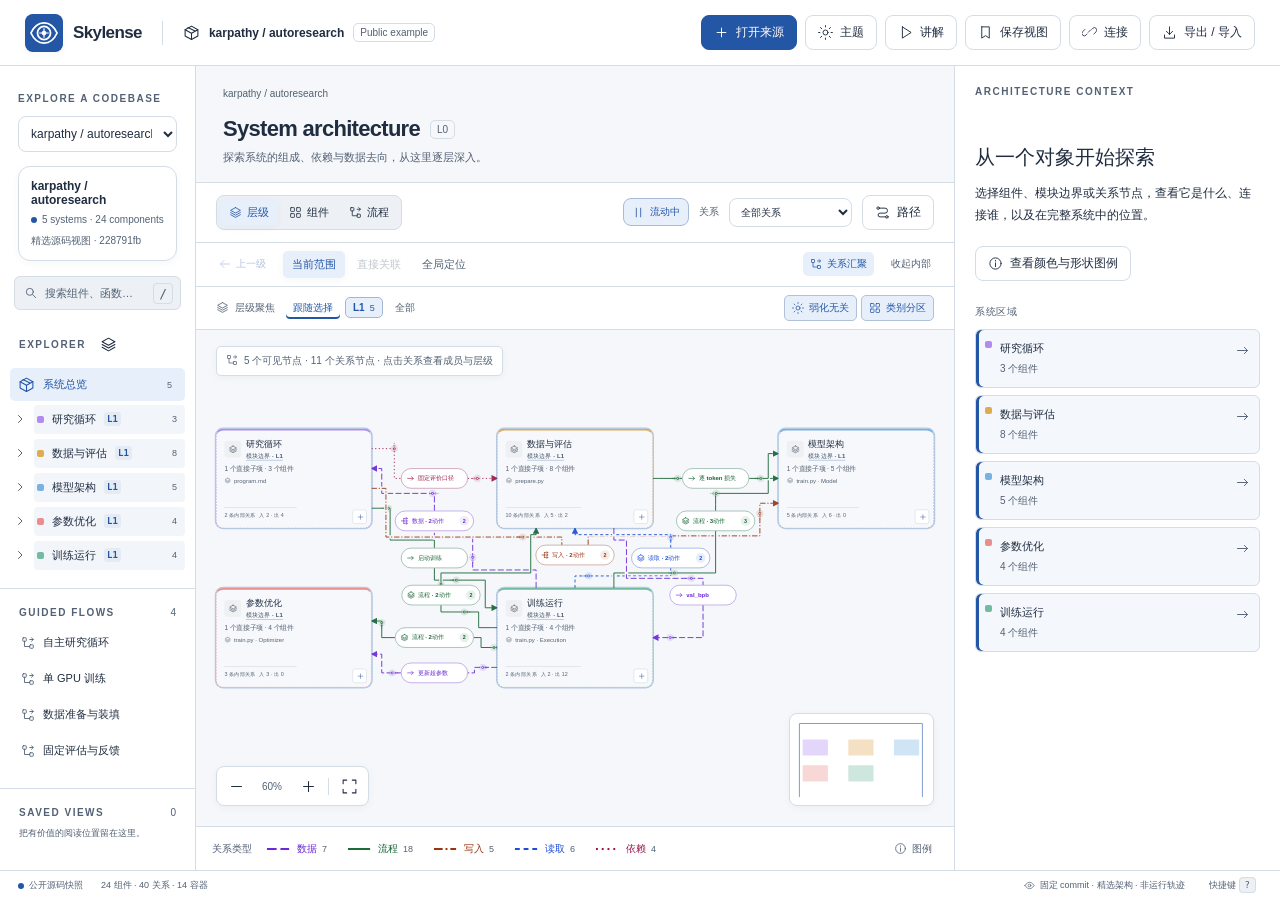
==== commit 563044f5: "Release Skylense 0.3: bring any supported source to the full workbench" ====
--- a/docs/app/index.html
+++ b/docs/app/index.html
@@ -18,6 +18,7 @@
     <link rel="stylesheet" href="src/style.css" />
     <link rel="stylesheet" href="src/themes.css" />
     <link rel="stylesheet" href="src/paths.css" />
+    <link rel="stylesheet" href="src/ingest-ui.css" />
   </head>
   <body>
     <div id="app"></div>
@@ -43,6 +44,9 @@
     <script src="src/focus.js"></script>
     <script src="src/themes.js"></script>
     <script src="src/paths.js"></script>
+    <script src="src/ingest.js"></script>
+    <script src="src/ignore.js"></script>
+    <script src="src/source-loader.js"></script>
     <script src="src/app.js"></script>
   </body>
 </html>
--- a/docs/app/src/ingest-ui.css
+++ b/docs/app/src/ingest-ui.css
@@ -0,0 +1,77 @@
+/* Source intake extends the current theme; generated maps use the same viewer. */
+.source-open { flex-shrink: 0; }
+.source-report-link { display:flex; align-items:center; width:100%; gap:7px; margin-top:12px; padding:9px 0 0; border-top:1px solid var(--line); color:var(--accent); font-size:11px; text-align:left; }
+.source-report-link svg { width:14px; height:14px; }
+.source-report-link svg:last-child { margin-left:auto; }
+#modal.source-dialog { width:min(740px,calc(100vw - 32px)); max-height:calc(100dvh - 40px); }
+.source-dialog .modal-content { padding:24px; }
+.source-intro h3 { font:650 26px var(--title-font,inherit); letter-spacing:-.7px; margin:8px 0 10px; color:var(--text); }
+.source-intro p { color:var(--muted); line-height:1.75; font-size:13px; }
+.source-eyebrow { color:var(--accent); font-size:10px; letter-spacing:1.8px; font-weight:750; }
+.source-tabs { display:flex; gap:4px; padding:4px; background:var(--soft); border-radius:10px; margin:22px 0; }
+.source-tabs button { flex:1; display:flex; align-items:center; justify-content:center; gap:7px; padding:11px 8px; border:1px solid transparent; border-radius:7px; color:var(--muted); font-size:12px; }
+.source-tabs button[aria-selected=true] { color:var(--text); background:var(--panel); border-color:var(--line); box-shadow:var(--shadow-small); font-weight:650; }
+.source-panel[hidden] { display:none; }
+.source-file-grid { display:grid; grid-template-columns:1fr 1fr; gap:14px; }
+.source-choice { display:flex; flex-direction:column; align-items:flex-start; gap:10px; padding:20px; border:1px solid var(--line); background:var(--panel); border-radius:var(--radius-card,12px); text-align:left; }
+.source-choice:hover { border-color:var(--accent); background:var(--active); }
+.source-choice > svg { width:28px; height:28px; color:var(--accent); }
+.source-choice b { font-size:15px; }
+.source-choice span { color:var(--muted); font-size:12px; line-height:1.75; }
+.source-choice small { color:var(--accent); margin-top:auto; font-size:10px; }
+.source-dialog .source-private-note { font-size:11px; line-height:1.8; color:var(--muted); margin:14px 0 0; }
+.source-panel > label { display:block; color:var(--text); font-size:12px; font-weight:650; margin:14px 0 8px; }
+.source-dialog input:not([type=file]), .source-dialog textarea, .source-dialog select { min-width:0; box-sizing:border-box; color:var(--text); background:var(--panel); border:1px solid var(--line); border-radius:7px; padding:11px 12px; font:12px var(--font,inherit); width:100%; }
+.source-dialog textarea { resize:vertical; min-height:120px; max-height:320px; line-height:1.65; }
+.source-dialog input:focus-visible, .source-dialog textarea:focus-visible, .source-dialog select:focus-visible { outline:2px solid var(--accent); outline-offset:2px; }
+.source-url-row { display:flex; gap:10px; }
+.source-url-row input { flex:1; }
+.source-dialog .source-url-row .btn { margin:0; }
+.source-text-actions { display:flex; justify-content:flex-end; margin-top:12px; }
+.source-limits { display:flex; align-items:center; gap:20px; border-top:1px solid var(--line); padding-top:18px; margin-top:20px; }
+.source-limits label { flex:0 0 225px; color:var(--muted); font-size:11px; }
+.source-limits select { display:block; margin-top:7px; }
+.source-limits > span { font-size:11px; color:var(--muted); line-height:1.75; }
+.source-capabilities { border-bottom:1px solid var(--line); padding:16px 0; margin-bottom:8px; color:var(--muted); font-size:11px; line-height:1.8; }
+.source-capabilities summary { color:var(--text); cursor:pointer; }
+.source-capabilities p { margin:10px 0 0; }
+.source-progress { background:var(--soft); border:1px solid var(--line); border-radius:10px; padding:18px; margin-top:20px; }
+.source-progress > div { display:flex; gap:9px; align-items:center; }
+.source-progress svg { width:18px; height:18px; color:var(--accent); }
+.source-progress strong { font-size:13px; flex:1; }
+.source-progress progress { display:block; width:100%; height:7px; margin:18px 0 10px; accent-color:var(--accent); }
+.source-progress p { font-size:11px; color:var(--muted); overflow-wrap:anywhere; }
+.source-ready { border:1px solid var(--line); border-radius:12px; margin-top:20px; overflow:hidden; }
+.source-ready-heading { display:flex; align-items:center; gap:8px; background:var(--active); color:var(--accent); padding:14px 20px; border-bottom:1px solid var(--line); font-size:12px; font-weight:650; }
+.source-ready-heading svg { width:18px; height:18px; }
+.source-report-summary { padding:20px 0 4px; }
+.source-report-summary h3 { font-size:20px; margin:7px 0 9px; overflow-wrap:anywhere; }
+.source-report-summary p, .source-report-summary small { color:var(--muted); font-size:11px; line-height:1.8; overflow-wrap:anywhere; }
+.source-metrics { display:grid; grid-template-columns:repeat(3,1fr); gap:10px; margin:18px 0 14px; }
+.source-metrics > div { background:var(--soft); border:1px solid var(--line); border-radius:8px; padding:14px 12px; }
+.source-metrics b { display:block; font-size:23px; color:var(--text); font-weight:600; font-variant-numeric:tabular-nums; }
+.source-metrics span { display:block; color:var(--muted); font-size:10px; margin-top:5px; }
+.source-model-metrics { display:flex; gap:15px; flex-wrap:wrap; font-size:11px; color:var(--accent); margin-bottom:16px; }
+.source-report-details { font-size:11px; line-height:1.7; color:var(--muted); border-top:1px solid var(--line); padding:12px 0; }
+.source-report-details summary { cursor:pointer; color:var(--text); }
+.source-report-details summary small { color:var(--muted); margin-left:6px; }
+.source-report-details ul { padding-left:18px; margin:10px 0 0; }
+.source-report-details li { margin:5px 0; overflow-wrap:anywhere; }
+.source-ready > :not(.source-ready-heading):not(.source-ready-actions) { margin-left:20px; margin-right:20px; }
+.source-ready-actions { display:flex; justify-content:flex-end; gap:10px; border-top:1px solid var(--line); padding:16px 20px; margin-top:18px; background:var(--soft); }
+.source-error { border:1px solid var(--line); border-left:3px solid var(--accent); border-radius:7px; padding:17px; background:var(--soft); margin-top:20px; }
+.source-error strong { font-size:13px; }
+.source-error p { font-size:12px; line-height:1.7; margin:10px 0; overflow-wrap:anywhere; }
+.source-error > code { display:block; overflow-wrap:anywhere; white-space:pre-wrap; padding:12px; background:var(--panel); border-radius:6px; margin:10px 0; }
+.source-error small { display:block; margin-top:12px; color:var(--muted); }
+.source-cancelled { color:var(--muted); font-size:12px; margin-top:18px; }
+.source-empty-flows { padding:0 18px 15px; font-size:11px; color:var(--muted); line-height:1.7; }
+.source-empty-flows button { display:inline-flex; margin-top:8px; color:var(--accent); font-size:11px; padding:0; text-align:left; }
+@media (max-width:1200px) { .header-actions { gap:6px; } .source-open { padding:8px 10px; } .header-actions .export-toggle { font-size:0; gap:0; padding:8px; } }
+@media (max-width:680px) { .source-open span { display:none; } .source-open { padding:8px; } .source-dialog .modal-content { padding:18px; } .source-intro h3 { font-size:22px; } .source-tabs button { flex-direction:column; font-size:10px; gap:6px; padding:9px 4px; } .source-file-grid { grid-template-columns:1fr; gap:10px; } .source-choice { padding:16px; gap:8px; } .source-choice span { font-size:11px; } .source-choice small { display:none; } .source-choice > svg { width:22px; height:22px; } .source-limits { flex-direction:column; align-items:stretch; gap:10px; } .source-limits label { flex:auto; } .source-url-row { flex-direction:column; } .source-url-row .btn { align-self:flex-end; } .source-metrics { grid-template-columns:1fr 1fr; } .source-ready-actions { flex-wrap:wrap; padding:14px; } .source-ready > :not(.source-ready-heading):not(.source-ready-actions) { margin-left:14px; margin-right:14px; } .source-ready-heading { padding:12px 14px; } }
+.connect-current-model { margin-top:20px; border:1px solid var(--line); background:var(--soft); padding:18px; border-radius:10px; }
+.connect-current-model h3 { font-size:14px; margin:0 0 8px; }
+.connect-current-model p { font-size:12px; line-height:1.7; color:var(--muted); }
+.connect-current-model .btn { margin-top:10px; }
+
+#modal.source-dialog .modal-header { position:sticky; top:0; z-index:2; background:var(--panel); }
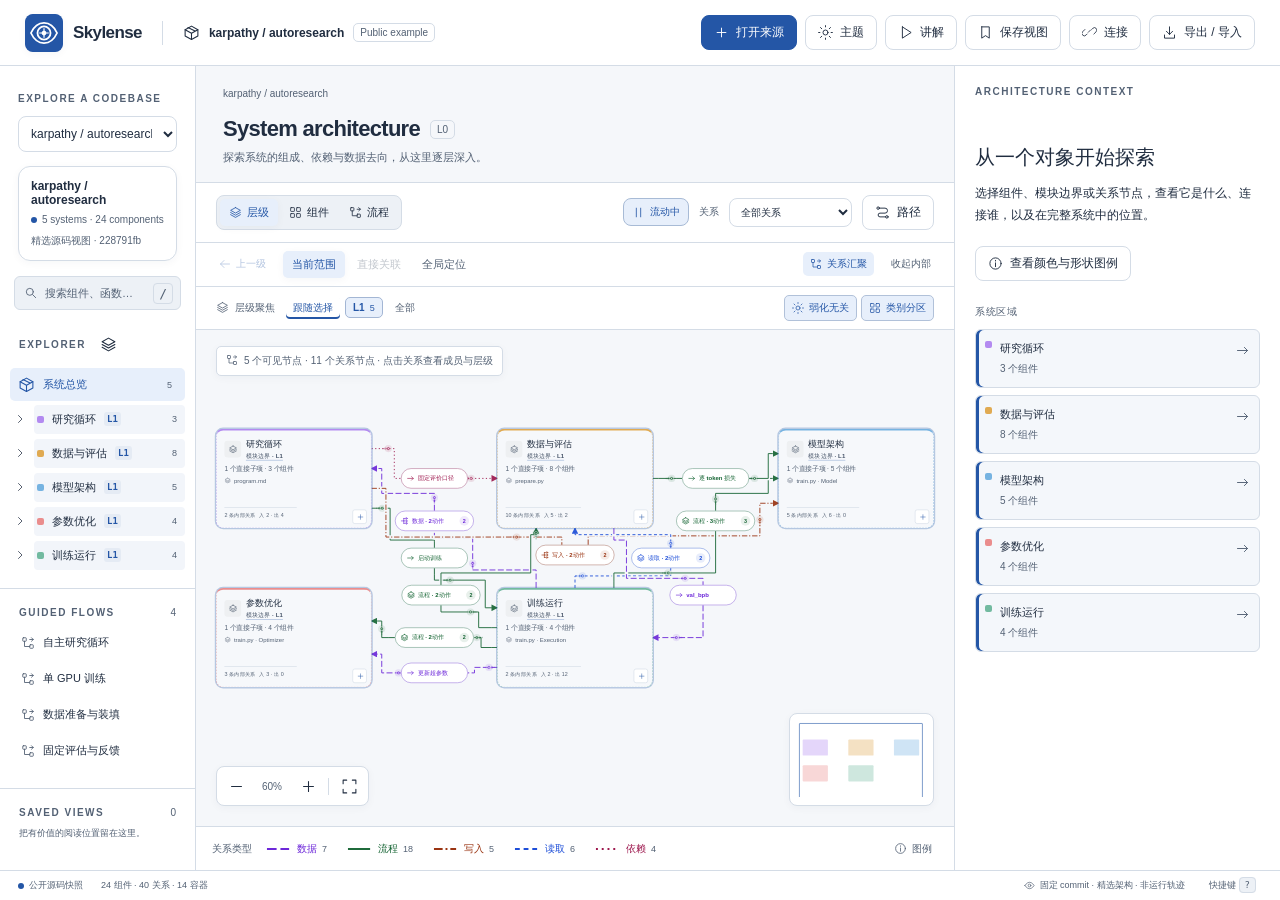
==== commit 69383b7c: "Publish Skylense 0.3.2 source-symbol navigation preview" ====
--- a/docs/app/index.html
+++ b/docs/app/index.html
@@ -44,6 +44,7 @@
     <script src="src/focus.js"></script>
     <script src="src/themes.js"></script>
     <script src="src/paths.js"></script>
+    <script src="src/python-structure.js"></script>
     <script src="src/ingest.js"></script>
     <script src="src/ignore.js"></script>
     <script src="src/source-loader.js"></script>
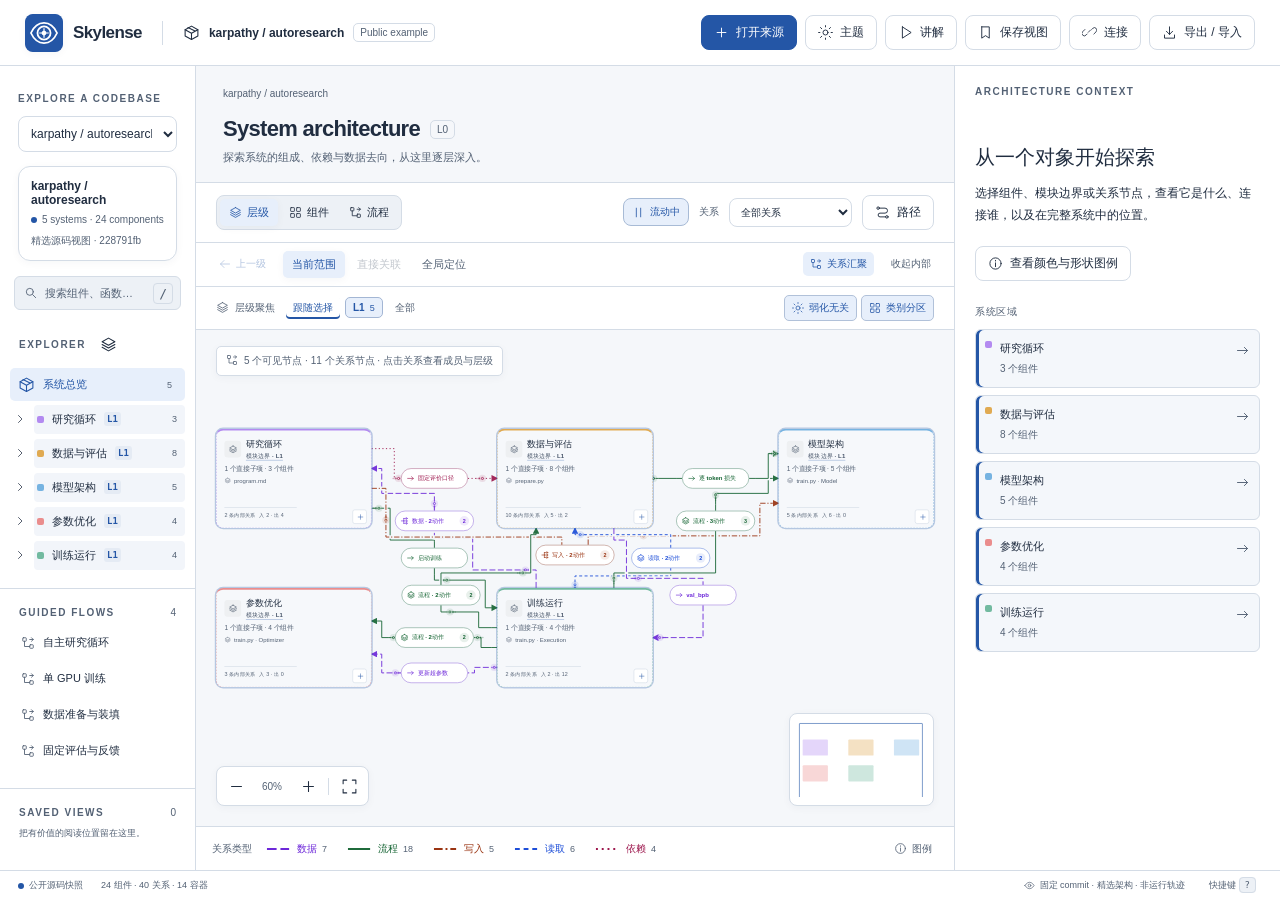
==== commit dccd1744: "Release Skylense 0.4.0 complete source indexing preview" ====
--- a/docs/app/index.html
+++ b/docs/app/index.html
@@ -31,23 +31,32 @@
       accept="application/json,.json"
       hidden
     />
-    <script src="src/model.js"></script>
-    <script src="src/examples.js"></script>
-    <script src="src/graph.js"></script>
-    <script src="src/relations.js"></script>
-    <script src="src/orthogonal.js"></script>
-    <script src="src/scene.js"></script>
-    <script src="src/semantics.js"></script>
-    <script src="src/context.js"></script>
-    <script src="src/levels.js"></script>
-    <script src="src/motion.js"></script>
-    <script src="src/focus.js"></script>
-    <script src="src/themes.js"></script>
-    <script src="src/paths.js"></script>
-    <script src="src/python-structure.js"></script>
-    <script src="src/ingest.js"></script>
-    <script src="src/ignore.js"></script>
-    <script src="src/source-loader.js"></script>
-    <script src="src/app.js"></script>
+    <script data-skylense-module="model" src="src/model.js"></script>
+    <script data-skylense-module="examples" src="src/examples.js"></script>
+    <script data-skylense-module="graph" src="src/graph.js"></script>
+    <script data-skylense-module="relations" src="src/relations.js"></script>
+    <script data-skylense-module="orthogonal" src="src/orthogonal.js"></script>
+    <script data-skylense-module="scene" src="src/scene.js"></script>
+    <script data-skylense-module="semantics" src="src/semantics.js"></script>
+    <script data-skylense-module="context" src="src/context.js"></script>
+    <script data-skylense-module="levels" src="src/levels.js"></script>
+    <script data-skylense-module="motion" src="src/motion.js"></script>
+    <script data-skylense-module="focus" src="src/focus.js"></script>
+    <script data-skylense-module="themes" src="src/themes.js"></script>
+    <script data-skylense-module="paths" src="src/paths.js"></script>
+    <script data-skylense-module="python-structure" src="src/python-structure.js"></script>
+    <script data-skylense-module="julia-structure" src="src/julia-structure.js"></script>
+    <script data-skylense-module="source-insights" src="src/source-insights.js"></script>
+    <script data-skylense-module="source-resolver" src="src/source-resolver.js"></script>
+    <script data-skylense-module="syntax-facts" src="src/syntax-facts.js"></script>
+    <script data-skylense-module="semantic-julia" src="src/semantic-julia.js"></script>
+    <script data-skylense-module="semantic-typescript" src="src/semantic-typescript.js"></script>
+    <script data-skylense-module="syntax-version" src="src/syntax-version.js"></script>
+    <script data-skylense-module="syntax" src="src/syntax.js"></script>
+    <script data-skylense-module="ingest" src="src/ingest.js"></script>
+    <script data-skylense-module="ignore" src="src/ignore.js"></script>
+    <script data-skylense-module="source-loader" src="src/source-loader.js"></script>
+    <script data-skylense-module="analysis-worker" src="src/analysis-worker.js"></script>
+    <script data-skylense-module="app" src="src/app.js"></script>
   </body>
 </html>
--- a/docs/app/src/ingest-ui.css
+++ b/docs/app/src/ingest-ui.css
@@ -75,3 +75,21 @@
 .connect-current-model .btn { margin-top:10px; }
 
 #modal.source-dialog .modal-header { position:sticky; top:0; z-index:2; background:var(--panel); }
+
+.source-language-table { overflow-x:auto; margin-block:18px; }
+.source-language-table table { width:100%; border-collapse:collapse; font-size:11px; text-align:left; }
+.source-language-table th, .source-language-table td { padding:8px; border-bottom:1px solid var(--line); }
+.source-language-table p { font-size:10px; color:var(--muted); line-height:1.7; }
+.source-node-status { padding:14px; border:1px solid var(--line); border-radius:8px; margin:18px 0; background:var(--soft); font-size:11px; line-height:1.8; }
+.source-node-status p, .source-node-status small { color:var(--muted); }
+.source-node-status small { display:block; }
+.source-node-status a { display:block; color:var(--accent); margin-top:10px; }
+.source-node-status ul { padding-left:16px; overflow-wrap:anywhere; }
+.source-node-status .btn { max-width:100%; white-space:normal; }
+#source-progress-time { color:var(--muted); font-size:11px; }
+
+.canvas-paging { display:flex; align-items:center; gap:10px; pointer-events:auto; padding-top:7px; }
+.canvas-paging button { border:1px solid var(--line); border-radius:5px; padding:4px 9px; color:var(--text); background:var(--panel); }
+.canvas-paging button:disabled { opacity:.35; }
+#canvas-note:has(.canvas-paging) { flex-wrap:wrap; max-width:calc(100% - 38px); }
+.flow-button span { overflow-wrap:anywhere; min-width:0; }
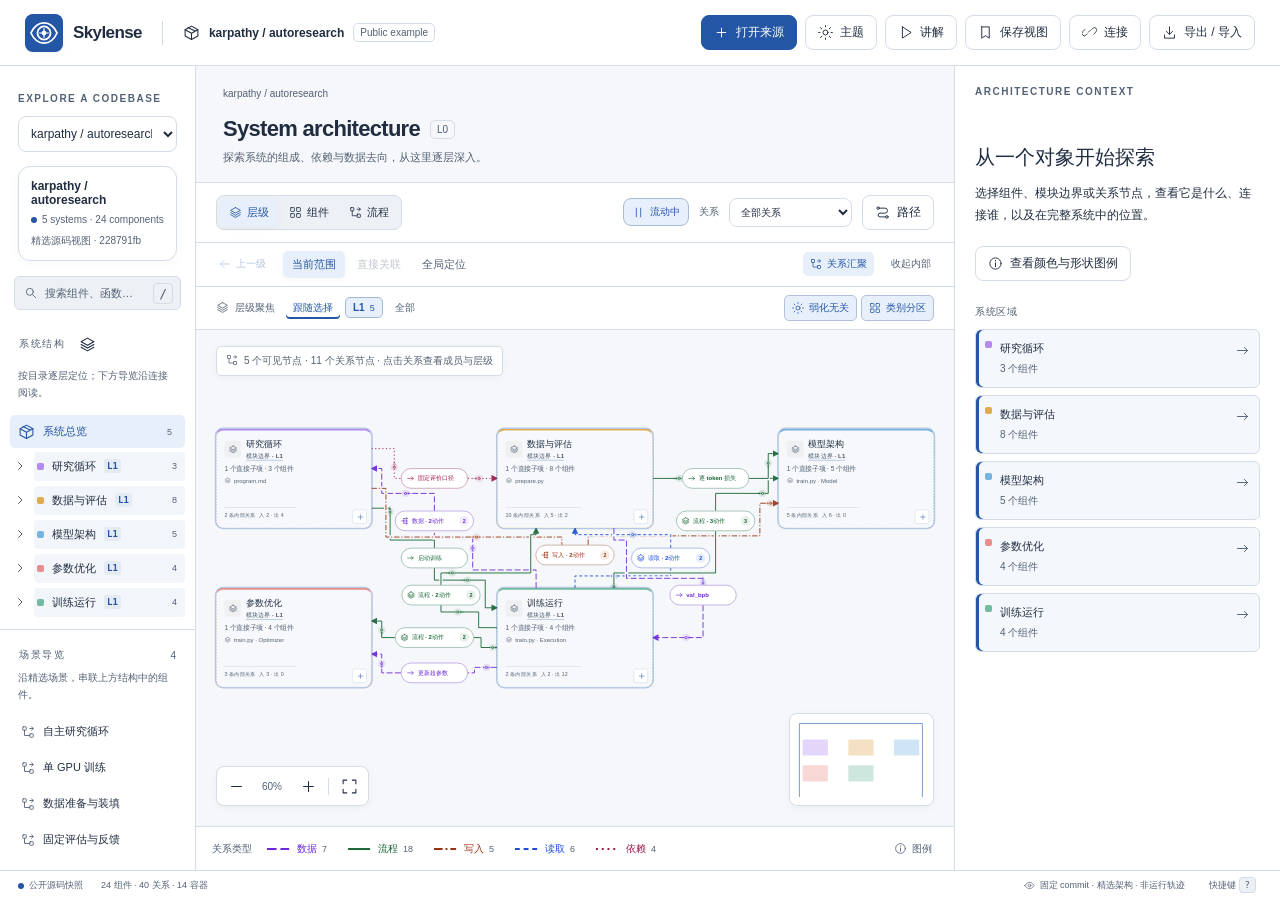
==== commit 4cbea34f: "Release Skylense 0.5.0: authored maps, human review, faster pages" ====
--- a/docs/app/index.html
+++ b/docs/app/index.html
@@ -33,6 +33,8 @@
     />
     <script data-skylense-module="model" src="src/model.js"></script>
     <script data-skylense-module="examples" src="src/examples.js"></script>
+    <script data-skylense-module="source-contracts" src="src/source-contracts.js"></script>
+    <script data-skylense-module="analysis-ir" src="src/analysis-ir.js"></script>
     <script data-skylense-module="graph" src="src/graph.js"></script>
     <script data-skylense-module="relations" src="src/relations.js"></script>
     <script data-skylense-module="orthogonal" src="src/orthogonal.js"></script>
@@ -41,6 +43,8 @@
     <script data-skylense-module="context" src="src/context.js"></script>
     <script data-skylense-module="levels" src="src/levels.js"></script>
     <script data-skylense-module="motion" src="src/motion.js"></script>
+    <script data-skylense-module="gif-encoder" src="src/gif-encoder.js"></script>
+    <script data-skylense-module="walkthrough-export" src="src/walkthrough-export.js"></script>
     <script data-skylense-module="focus" src="src/focus.js"></script>
     <script data-skylense-module="themes" src="src/themes.js"></script>
     <script data-skylense-module="paths" src="src/paths.js"></script>
@@ -48,12 +52,35 @@
     <script data-skylense-module="julia-structure" src="src/julia-structure.js"></script>
     <script data-skylense-module="source-insights" src="src/source-insights.js"></script>
     <script data-skylense-module="source-resolver" src="src/source-resolver.js"></script>
+    <script data-skylense-module="project-manifests" src="src/project-manifests.js"></script>
+    <script data-skylense-module="project-swift" src="src/project-swift.js"></script>
+    <script data-skylense-module="project-native" src="src/project-native.js"></script>
+    <script data-skylense-module="project-jvm" src="src/project-jvm.js"></script>
+    <script data-skylense-module="project-julia" src="src/project-julia.js"></script>
+    <script data-skylense-module="project-python" src="src/project-python.js"></script>
+    <script data-skylense-module="project-ruby" src="src/project-ruby.js"></script>
+    <script data-skylense-module="project-php" src="src/project-php.js"></script>
+    <script data-skylense-module="project-lua" src="src/project-lua.js"></script>
+    <script data-skylense-module="semantic-calls" src="src/semantic-calls.js"></script>
     <script data-skylense-module="syntax-facts" src="src/syntax-facts.js"></script>
     <script data-skylense-module="semantic-julia" src="src/semantic-julia.js"></script>
     <script data-skylense-module="semantic-typescript" src="src/semantic-typescript.js"></script>
     <script data-skylense-module="syntax-version" src="src/syntax-version.js"></script>
     <script data-skylense-module="syntax" src="src/syntax.js"></script>
+    <script data-skylense-module="model-migrations" src="src/model-migrations.js"></script>
+    <script data-skylense-module="language-adapters" src="src/language-adapters.js"></script>
+    <script data-skylense-module="semantic-project" src="src/semantic-project.js"></script>
+    <script data-skylense-module="semantic-dwave" src="src/semantic-dwave.js"></script>
+    <script data-skylense-module="claims" src="src/claims.js"></script>
+    <script data-skylense-module="claim-validation" src="src/claim-validation.js"></script>
+    <script data-skylense-module="analysis-runtime" src="src/analysis-runtime.js"></script>
+    <script data-skylense-module="analysis-capabilities" src="src/analysis-capabilities.js"></script>
+    <script data-skylense-module="hypergraph" src="src/hypergraph.js"></script>
+    <script data-skylense-module="query-index" src="src/query-index.js"></script>
+    <script data-skylense-module="view-state" src="src/view-state.js"></script>
+    <script data-skylense-module="index-store-browser" src="src/index-store-browser.js"></script>
     <script data-skylense-module="ingest" src="src/ingest.js"></script>
+    <script data-skylense-module="source-accounting" src="src/source-accounting.js"></script>
     <script data-skylense-module="ignore" src="src/ignore.js"></script>
     <script data-skylense-module="source-loader" src="src/source-loader.js"></script>
     <script data-skylense-module="analysis-worker" src="src/analysis-worker.js"></script>
--- a/docs/app/src/style.css
+++ b/docs/app/src/style.css
@@ -368,6 +368,104 @@
   background: var(--active);
   color: var(--accent);
 }
+.navigation-hint, .guide-footnote {
+  margin: 0 18px 12px;
+  color: var(--muted);
+  font-size: 10px;
+  line-height: 1.65;
+}
+#tree-content .tree { max-height: 24vh; overflow: auto; scrollbar-width: thin; }
+.sidebar:has(.guide-navigation) .sidebar-top { padding: 14px 14px 10px; }
+.sidebar:has(.guide-navigation) .project-card { margin-top: 8px; padding: 9px; }
+.sidebar:has(.guide-navigation) .search-wrap { margin-bottom: 10px; }
+.tree-row.in-guide { box-shadow: inset 2px 0 var(--accent); }
+.tree-row.in-guide .name { color: var(--accent); }
+.guide-tree-count {
+  margin-left: auto;
+  padding: 2px 5px;
+  border-radius: 4px;
+  background: var(--active);
+  color: var(--accent);
+  font-size: 9px;
+  font-variant-numeric: tabular-nums;
+}
+.guide-range { display: flex; gap: 4px; margin: 0 12px 12px; }
+.guide-range button {
+  flex: 1;
+  min-height: 36px;
+  border: 1px solid var(--line);
+  border-radius: 6px;
+  font-size: 10px;
+}
+.guide-range button[aria-pressed="true"] { background: var(--active); color: var(--accent); border-color: var(--accent); }
+.guide-range small { margin-left: 5px; opacity: .7; }
+.guide-scope-label { display: flex; gap: 6px; margin: 0 15px 10px; font-size: 10px; color: var(--muted); }
+.guide-scope-label svg { width: 13px; height: 13px; flex-shrink: 0; }
+.guide-card-list { padding: 0 11px; }
+.guide-category-label { display: flex; justify-content: space-between; padding: 8px 4px; color: var(--muted); font-size: 10px; }
+.guide-card {
+  display: flex;
+  flex-direction: column;
+  gap: 6px;
+  width: 100%;
+  padding: 12px;
+  margin-bottom: 8px;
+  border: 1px solid var(--line);
+  border-radius: 9px;
+  background: var(--panel);
+  text-align: left;
+}
+.guide-card:hover, .guide-card:focus-visible { background: var(--soft); border-color: var(--accent); }
+.guide-card.active { background: var(--active); border-color: var(--accent); }
+.guide-card-purpose { display: flex; align-items: center; gap: 5px; color: var(--accent); font-size: 10px; width: 100%; }
+.guide-card-purpose svg { width: 12px; height: 12px; }
+.guide-current { margin-left: auto; font-size: 9px; }
+.guide-card strong { font-size: 12px; line-height: 1.45; overflow-wrap: anywhere; }
+.guide-card-context { font-size: 10px; line-height: 1.5; color: var(--muted); overflow-wrap: anywhere; }
+.guide-card-counts { display: flex; align-items: center; gap: 5px; width: 100%; color: var(--muted); font-size: 9px; }
+.guide-card-counts svg { margin-left: auto; width: 12px; height: 12px; }
+.guide-footnote { margin-top: 10px; }
+.guide-story { padding: 10px 20px; background: var(--active); border-bottom: 1px solid var(--line); }
+.guide-story-context { display: flex; align-items: center; flex-wrap: wrap; gap: 8px 12px; margin-bottom: 8px; }
+.guide-story-context > span { display: flex; align-items: center; flex-wrap: wrap; gap: 6px; font-size: 11px; min-width: 0; }
+.guide-story-context > span svg { width: 14px; height: 14px; color: var(--accent); }
+.guide-story-context b, .guide-story-context small { overflow-wrap: anywhere; }
+.guide-story-context small { color: var(--muted); }
+.guide-story-actions { display: flex; gap: 6px; margin-left: auto; }
+.guide-story-actions .btn { padding: 6px 8px; font-size: 10px; min-height: 32px; }
+.guide-reader { display: flex; align-items: center; gap: 7px; }
+.guide-reader label { font-size: 10px; white-space: nowrap; }
+.guide-reader label span { color: var(--muted); margin-left: 4px; }
+.guide-reader select { flex: 1; width: 0; min-width: 70px; padding: 7px; border: 1px solid var(--line); border-radius: 5px; color: var(--text); background: var(--panel); font-size: 11px; }
+.guide-reader-count { white-space: nowrap; color: var(--muted); font-size: 10px; }
+.guide-reading-note { margin: 5px 0 0; font-size: 9px; color: var(--muted); }
+/* Explorer answers "where is the code"; a Guide answers "what to read first and why". The
+   reading reason and its evidence anchor are what keeps the two from being the same tree. */
+.guide-step-reason { margin-top: 8px; padding: 9px 11px; border: 1px solid var(--line); border-left: 3px solid var(--accent); border-radius: var(--radius-small); background: var(--soft); }
+.guide-step-kind { display: flex; align-items: center; gap: 5px; font-size: 9px; letter-spacing: 0.08em; text-transform: uppercase; color: var(--muted); }
+.guide-step-kind svg { width: 12px; height: 12px; }
+.guide-step-kind b { padding: 1px 5px; border-radius: 999px; background: var(--active); color: var(--accent); letter-spacing: 0; text-transform: none; }
+.guide-step-reason p { margin: 5px 0 0; font-size: 11px; line-height: 1.7; color: var(--text); }
+.guide-step-anchor { display: flex; align-items: center; gap: 7px; margin-top: 7px; }
+.guide-step-anchor .evidence-citations { margin: 0; flex: 1; }
+.guide-step-anchor .evidence-chip { margin: 0; }
+.guide-anchor-label { flex: none; font-size: 9px; letter-spacing: 0.08em; text-transform: uppercase; color: var(--muted); }
+/* On a wide screen the reason sits beside the reader instead of under it, so the guide's
+   subgraph keeps a canvas tall enough to be read at reading zoom without scrolling. */
+@media (min-width: 1280px) {
+  .guide-story { display: grid; grid-template-columns: minmax(300px, 1fr) minmax(300px, 1.15fr); grid-template-areas: "context reason" "reader reason" "note reason"; column-gap: 14px; align-items: start; }
+  .guide-story-context { grid-area: context; }
+  .guide-reader { grid-area: reader; }
+  .guide-story .guide-step-reason { grid-area: reason; margin-top: 0; }
+  .guide-story .guide-step-reason p { line-height: 1.55; }
+  .guide-story .guide-reading-note { grid-area: note; }
+}
+@media (max-width: 750px) {
+  .guide-story { padding: 8px 12px; }
+  .guide-reader-count { display: none; }
+  .guide-story-actions { margin-left: 0; }
+  .guide-story-actions .btn, .guide-reader .icon-btn, .guide-reader select, .guide-range button { min-height: 44px; }
+}
 .sidebar-bottom {
   margin-top: auto;
   padding: 20px 17px 15px;
@@ -977,6 +1075,99 @@
   font-size: 10px;
   color: var(--accent);
   padding: 4px 0;
+}
+/* A cited evidence ID is a control, never inert text: D10 requires it to open its real
+   excerpt, span and source file, and to say so when the snapshot has no such record. */
+.evidence-citations {
+  display: flex;
+  flex-direction: column;
+  gap: 6px;
+  margin: 8px 0;
+}
+.evidence-chip {
+  display: flex;
+  align-items: center;
+  gap: 7px;
+  width: 100%;
+  padding: 7px 9px;
+  text-align: left;
+  border: 1px solid var(--line);
+  border-radius: var(--radius-small);
+  background: var(--soft);
+  color: var(--text);
+  font-size: 10px;
+  cursor: pointer;
+}
+.evidence-chip:hover,
+.evidence-chip:focus-visible {
+  border-color: var(--accent);
+  color: var(--accent);
+}
+.evidence-chip svg {
+  width: 13px;
+  height: 13px;
+  flex: none;
+}
+.evidence-chip span {
+  flex: 1;
+  overflow-wrap: anywhere;
+}
+.evidence-chip small {
+  display: block;
+  margin: 0;
+  font:
+    9px/1.4 ui-monospace,
+    monospace;
+  color: var(--muted);
+  flex: none;
+  max-width: 42%;
+  overflow-wrap: anywhere;
+}
+.evidence-chip.unresolved {
+  border-style: dashed;
+}
+.evidence-viewer-top,
+.evidence-viewer-source {
+  display: flex;
+  align-items: center;
+  flex-wrap: wrap;
+  gap: 7px;
+  font-size: 11px;
+  margin-bottom: 10px;
+}
+.evidence-viewer-source b {
+  color: var(--muted);
+  font-size: 10px;
+  letter-spacing: 0.06em;
+  text-transform: uppercase;
+}
+.evidence-viewer-source small {
+  color: var(--muted);
+  font-size: 9px;
+}
+.evidence-viewer code {
+  font:
+    10px/1.5 ui-monospace,
+    monospace;
+  overflow-wrap: anywhere;
+}
+.evidence-excerpt {
+  font:
+    11px/1.7 ui-monospace,
+    monospace;
+  white-space: pre-wrap;
+  overflow-wrap: anywhere;
+  max-height: 340px;
+  overflow: auto;
+  padding: 11px;
+  border: 1px solid var(--line);
+  border-radius: var(--radius-small);
+  background: var(--soft);
+  color: var(--text);
+}
+.evidence-missing {
+  font-size: 12px;
+  line-height: 1.8;
 }
 .empty-state {
   padding: 25px 5px;
@@ -1212,6 +1403,29 @@
   font-size: 10px;
   color: var(--muted);
 }
+.export-option:disabled {
+  opacity: 0.5;
+  cursor: not-allowed;
+}
+.export-progress {
+  display: grid;
+  gap: 10px;
+}
+.export-progress progress {
+  width: 100%;
+  height: 8px;
+  accent-color: var(--accent);
+}
+.export-progress .btn {
+  justify-self: start;
+}
+.export-progress.is-done svg {
+  width: 14px;
+  height: 14px;
+  color: var(--accent);
+  vertical-align: -2px;
+  margin-right: 4px;
+}
 .bookmark {
   display: flex;
   align-items: center;
@@ -2179,6 +2393,44 @@
 .semantic-legend .legend-help svg {
   width: 13px;
   height: 13px;
+}
+.semantic-legend button.all-hidden {
+  opacity: 0.62;
+}
+.semantic-legend .legend-hidden {
+  color: var(--muted);
+  font-size: 9px;
+  border: 1px dashed color-mix(in srgb, var(--muted) 45%, var(--line));
+  border-radius: 3px;
+  padding: 0 3px;
+}
+/* The one control that reveals unproven candidate relations; its count is always visible. */
+.semantic-legend .candidate-toggle {
+  margin-left: auto;
+  gap: 6px;
+  color: var(--text);
+  border-color: var(--line);
+  background: var(--bg);
+  padding: 4px 8px;
+}
+.semantic-legend .candidate-toggle b {
+  color: var(--text);
+  font-weight: 600;
+  font-size: 10px;
+}
+.semantic-legend .candidate-toggle svg {
+  width: 13px;
+  height: 13px;
+}
+.semantic-legend .candidate-toggle .candidate-toggle-verb {
+  color: var(--accent);
+  font-weight: 600;
+}
+.semantic-legend .candidate-toggle.active {
+  border-color: var(--accent);
+}
+.semantic-legend .candidate-toggle + .legend-help {
+  margin-left: 0;
 }
 .legend-caption {
   font-size: 10px;
@@ -3369,3 +3621,415 @@
 
 /* Section icons remain compact in the relationship inspector. */
 .section-label > svg { width:14px; height:14px; flex:0 0 14px; vertical-align:middle; }
+
+/* A saved view that could not be restored states its reason and its options. */
+.view-recovery {
+  display: flex;
+  flex-wrap: wrap;
+  align-items: center;
+  gap: 12px;
+  padding: 10px 20px;
+  border-bottom: 1px solid var(--line);
+  background: var(--panel);
+  color: var(--muted);
+  font-size: 11px;
+}
+.view-recovery-text {
+  flex: 1 1 320px;
+  min-width: 0;
+}
+.view-recovery-text b {
+  display: flex;
+  align-items: center;
+  gap: 6px;
+  color: var(--text);
+  font-size: 11px;
+}
+.view-recovery-text svg {
+  width: 13px;
+  height: 13px;
+}
+.view-recovery-text p {
+  margin: 4px 0 0;
+}
+.view-recovery-text small {
+  display: block;
+  margin-top: 4px;
+  opacity: 0.75;
+  word-break: break-all;
+}
+.view-recovery-actions {
+  display: flex;
+  flex-wrap: wrap;
+  gap: 8px;
+}
+
+/* Semantic RelationGroup: collapsed shows totals and direction, expanded shows every role. */
+.relation-group-card {
+  margin: 10px 0;
+  padding: 10px 12px;
+  border: 1px solid var(--line);
+  border-radius: 10px;
+  background: var(--panel);
+}
+.relation-group-card > summary {
+  cursor: pointer;
+  display: grid;
+  gap: 3px;
+}
+.relation-group-card > summary b {
+  color: var(--text);
+  word-break: break-all;
+}
+.relation-group-card .group-totals,
+.relation-group-card .group-activation {
+  font-size: 10px;
+  color: var(--muted);
+}
+.relation-group-card .group-roles {
+  list-style: none;
+  margin: 10px 0 0;
+  padding: 0;
+  display: grid;
+  gap: 6px;
+}
+.relation-group-card .group-participant {
+  display: grid;
+  gap: 2px;
+  padding: 6px 8px;
+  border-left: 2px solid var(--accent);
+  background: var(--bg);
+  border-radius: 0 8px 8px 0;
+  font-size: 10px;
+}
+.relation-group-card .group-participant b {
+  color: var(--text);
+}
+.relation-group-card .group-members {
+  display: grid;
+  gap: 6px;
+  margin-top: 10px;
+}
+/* Authored layer (docs/AUTHORING.md). Agent interpretation is drawn in its own violet ink with a
+   dashed outline, so it never reads like a derived evidenceStatus `.badge` or a parsed fact. */
+.interpretation-badge {
+  --interp: #7a5bc4;
+  display: inline-flex;
+  align-items: center;
+  gap: 4px;
+  padding: 2px 7px;
+  border: 1px dashed var(--interp);
+  border-radius: 999px;
+  background: color-mix(in srgb, var(--interp) 9%, var(--panel, #fff));
+  color: var(--interp);
+  font-size: 10px;
+  font-weight: 600;
+  line-height: 1.5;
+  white-space: nowrap;
+  cursor: help;
+}
+.interpretation-badge svg { width: 12px; height: 12px; flex: none; }
+.interpretation-badge[data-status="verified"] { --interp: #2f7d6b; border-style: solid; }
+.interpretation-badge[data-status="partly-verified"] { --interp: #b07a12; }
+.interpretation-badge[data-status="unverified"] { --interp: #8a6fb8; }
+.interpretation-mark {
+  margin-left: 5px;
+  padding: 0 4px;
+  border: 1px dashed #7a5bc4;
+  border-radius: 4px;
+  color: #7a5bc4;
+  font-style: normal;
+  font-size: 8px;
+  letter-spacing: 0;
+}
+.interpretation-mark[data-status="verified"] { border-style: solid; color: #2f7d6b; border-color: #2f7d6b; }
+.interpretation-mark[data-status="partly-verified"] { color: #b07a12; border-color: #b07a12; }
+.authored-statement {
+  margin: 0 0 10px;
+  padding: 7px 9px;
+  border-left: 3px solid color-mix(in srgb, #7a5bc4 55%, transparent);
+  border-radius: 0 var(--radius-small, 6px) var(--radius-small, 6px) 0;
+  background: color-mix(in srgb, #7a5bc4 4%, var(--panel, #fff));
+}
+.authored-statement > .detail-text { margin: 0 0 6px; }
+.authored-summary { margin: 0 0 6px; font-weight: 600; }
+.authored-meta { display: flex; flex-wrap: wrap; align-items: center; gap: 5px; }
+.citation-chip {
+  display: inline-flex;
+  align-items: center;
+  gap: 4px;
+  padding: 2px 6px;
+  border: 1px solid var(--line);
+  border-radius: 5px;
+  background: var(--soft);
+  color: var(--text);
+  font: 10px/1.5 ui-monospace, monospace;
+  cursor: pointer;
+  overflow-wrap: anywhere;
+}
+.citation-chip svg { width: 11px; height: 11px; flex: none; color: var(--muted); }
+.citation-chip:hover, .citation-chip:focus-visible { border-color: var(--accent); color: var(--accent); }
+.citation-chip.unresolved { border-style: dashed; color: var(--muted); }
+.derived-line { margin: 6px 0 0; font-size: 10px; line-height: 1.6; color: var(--muted); }
+.derived-line span {
+  margin-right: 5px;
+  padding: 0 4px;
+  border: 1px solid var(--line);
+  border-radius: 4px;
+  font-size: 9px;
+}
+.orientation-panel > .interpretation-badge { margin-bottom: 8px; }
+.orientation-panel .section-label { margin-top: 18px; }
+.coverage-note {
+  display: flex;
+  gap: 6px;
+  align-items: flex-start;
+  margin: 8px 0 4px;
+  padding: 7px 9px;
+  border: 1px solid var(--line);
+  border-radius: 6px;
+  background: var(--soft);
+  color: var(--muted);
+  font-size: 10px;
+  line-height: 1.6;
+}
+.coverage-note svg { width: 13px; height: 13px; flex: none; margin-top: 2px; }
+.region-button {
+  display: grid;
+  gap: 4px;
+  width: 100%;
+  margin: 0 0 5px;
+  padding: 9px 10px;
+  border: 1px solid color-mix(in srgb, var(--tone) 45%, var(--line));
+  border-left: 5px solid var(--tone);
+  border-radius: 6px;
+  background: color-mix(in srgb, var(--tone) 8%, var(--panel, #fff));
+  color: var(--text);
+  text-align: left;
+  cursor: pointer;
+}
+.region-button:hover, .region-button:focus-visible { border-color: var(--tone); }
+.region-title { display: flex; align-items: center; gap: 7px; font-size: 12px; }
+.region-title .dot { background: var(--tone); }
+.region-title small { margin-left: auto; color: var(--muted); font-size: 10px; }
+.region-title svg { width: 13px; height: 13px; color: var(--muted); }
+.region-description { font-size: 10px; line-height: 1.6; color: var(--muted); }
+.region-button + .authored-meta { margin: 0 0 12px 6px; }
+.start-item { margin-bottom: 8px; }
+.start-item > .connection { margin-bottom: 4px; }
+.scenario-link .interpretation-badge { margin-left: auto; flex: none; }
+.scenario-button { flex-wrap: wrap; row-gap: 4px; }
+.scenario-button > span { flex: 1 1 calc(100% - 30px); min-width: 0; }
+.scenario-button span small { display: block; color: var(--muted); font-size: 9px; }
+.scenario-button .interpretation-badge { margin-left: 22px; }
+.orientation-actions { display: flex; flex-wrap: wrap; gap: 6px; margin: 18px 0 10px; }
+.claim-verdict { display: flex; flex-wrap: wrap; align-items: center; gap: 5px; }
+.scenario-brief {
+  margin-top: 8px;
+  padding: 6px 10px;
+  border: 1px solid var(--line);
+  border-radius: var(--radius-small, 6px);
+  background: var(--panel, #fff);
+  font-size: 11px;
+}
+.scenario-brief summary { display: flex; align-items: center; gap: 6px; cursor: pointer; color: var(--muted); font-size: 10px; }
+.scenario-brief summary svg { width: 12px; height: 12px; }
+.scenario-brief .authored-statement { margin: 8px 0 2px; }
+.scenario-step {
+  margin-top: 8px;
+  padding: 9px 11px;
+  border: 1px solid var(--line);
+  border-left: 3px solid var(--accent);
+  border-radius: var(--radius-small, 6px);
+  background: var(--soft);
+}
+.scenario-step > p { margin: 6px 0; font-size: 11px; line-height: 1.7; color: var(--text); }
+.scenario-step > p.micro { font-size: 10px; color: var(--muted); }
+.scenario-step-kind { display: flex; flex-wrap: wrap; align-items: center; gap: 6px; font-size: 10px; color: var(--muted); }
+.scenario-step-kind svg { width: 12px; height: 12px; }
+.resolution-badge { padding: 1px 6px; border-radius: 999px; font-weight: 600; font-size: 9px; }
+.resolution-badge[data-proven="true"] { background: var(--active); color: var(--accent); }
+.resolution-badge[data-proven="false"] { border: 1px dashed #b4532a; color: #b4532a; background: transparent; }
+.unproven-badge {
+  padding: 1px 6px;
+  border-radius: 999px;
+  background: #b4532a;
+  color: #fff;
+  font-size: 9px;
+  font-weight: 700;
+}
+.scenario-step.is-unproven { border-left: 3px dashed #b4532a; background: color-mix(in srgb, #b4532a 5%, var(--soft)); }
+.scenario-edge {
+  display: flex;
+  align-items: center;
+  gap: 7px;
+  width: 100%;
+  margin-top: 7px;
+  padding: 6px 8px;
+  border: 1px solid var(--line);
+  border-radius: 6px;
+  background: var(--panel, #fff);
+  color: var(--text);
+  font-size: 11px;
+  text-align: left;
+  cursor: pointer;
+}
+.scenario-edge > span:not(.type-badge) { flex: 1; }
+.scenario-edge > svg { width: 13px; height: 13px; color: var(--muted); }
+.scenario-edge.is-unproven { border-style: dashed; border-color: #b4532a; }
+.story-progress button.unproven { outline: 1px dashed #b4532a; outline-offset: 1px; }
+:is(html[data-theme="midnight"], html[data-theme="graphite"], html[data-theme="aurora"]) .interpretation-badge { --interp: #b9a2f0; }
+:is(html[data-theme="midnight"], html[data-theme="graphite"], html[data-theme="aurora"]) .interpretation-badge[data-status="verified"] { --interp: #6fd1b5; }
+:is(html[data-theme="midnight"], html[data-theme="graphite"], html[data-theme="aurora"]) .interpretation-badge[data-status="partly-verified"] { --interp: #e6b450; }
+/* Narrative steps: a hand-over no code relation records. Neither the proven (accent, solid)
+   nor the candidate (amber, dashed) look: a blue-grey dotted card and an outlined badge. */
+.narrative-badge {
+  padding: 1px 6px;
+  border: 1px dotted #4f6d8f;
+  border-radius: 999px;
+  background: color-mix(in srgb, #4f6d8f 10%, var(--panel, #fff));
+  color: #4f6d8f;
+  font-size: 9px;
+  font-weight: 700;
+}
+.scenario-step.is-narrative { border-left: 3px dotted #4f6d8f; background: color-mix(in srgb, #4f6d8f 6%, var(--soft)); }
+.story-progress button.narrative { background: transparent; outline: 1px dotted #4f6d8f; outline-offset: 0; }
+.story-progress button.narrative.active { background: color-mix(in srgb, #4f6d8f 45%, transparent); }
+:is(html[data-theme="midnight"], html[data-theme="graphite"], html[data-theme="aurora"]) .narrative-badge { color: #9fb7d4; border-color: #9fb7d4; }
+/* Split files: declarations of one file under several regions, with the real file named. */
+.split-file-mark {
+  margin-left: 5px;
+  padding: 0 4px;
+  border: 1px solid var(--line);
+  border-radius: 4px;
+  color: var(--muted);
+  font: 8px/1.5 ui-monospace, monospace;
+  font-style: normal;
+  letter-spacing: 0;
+  text-transform: none;
+}
+.real-location {
+  display: flex;
+  gap: 7px;
+  align-items: flex-start;
+  margin: 8px 0 4px;
+  padding: 7px 9px;
+  border: 1px solid var(--line);
+  border-radius: 6px;
+  background: var(--soft);
+  font-size: 10px;
+  line-height: 1.6;
+}
+.real-location > svg { width: 13px; height: 13px; flex: none; margin-top: 2px; color: var(--muted); }
+.real-location > span { display: grid; gap: 3px; min-width: 0; }
+.real-location small { color: var(--muted); font-size: 9px; }
+.real-location code { font: 10px/1.5 ui-monospace, monospace; overflow-wrap: anywhere; }
+.real-location-regions { display: flex; flex-wrap: wrap; gap: 4px; }
+.real-location-regions button {
+  display: inline-flex;
+  align-items: center;
+  gap: 4px;
+  padding: 1px 6px;
+  border: 1px solid color-mix(in srgb, var(--tone) 45%, var(--line));
+  border-radius: 999px;
+  background: var(--panel, #fff);
+  color: var(--text);
+  font-size: 9px;
+  cursor: pointer;
+}
+.real-location-regions .dot { background: var(--tone); }
+/* Dark themes: the canvas mark needs its own inks to keep ≥ 4.5:1 on dark panels. */
+:is(html[data-theme="midnight"], html[data-theme="graphite"], html[data-theme="aurora"]) .interpretation-mark { color: #c9b8f5; border-color: #c9b8f5; }
+:is(html[data-theme="midnight"], html[data-theme="graphite"], html[data-theme="aurora"]) .interpretation-mark[data-status="verified"] { color: #7fe0c4; border-color: #7fe0c4; }
+:is(html[data-theme="midnight"], html[data-theme="graphite"], html[data-theme="aurora"]) .interpretation-mark[data-status="partly-verified"] { color: #f0c46a; border-color: #f0c46a; }
+/* Coverage: the open denominator and every item that was rejected or skipped. */
+.coverage-ledger { margin: 0 0 6px; color: var(--muted); font-size: 10px; line-height: 1.6; }
+.coverage-details { margin: 0 0 8px; padding: 6px 9px; border: 1px solid var(--line); border-radius: 6px; font-size: 10px; }
+.coverage-details summary { cursor: pointer; color: var(--text); }
+.coverage-details ul { margin: 6px 0 0; padding-left: 16px; }
+.rejection-groups > li > b { font: 600 10px/1.6 ui-monospace, monospace; }
+.rejection-groups > li > span { margin-left: 6px; color: var(--muted); }
+.rejection-groups ul li, .skipped-work li { color: var(--muted); overflow-wrap: anywhere; }
+.coverage-details code { font: 9px/1.5 ui-monospace, monospace; color: var(--text); }
+.authoring-notice {
+  display: flex; gap: 6px; align-items: flex-start; margin: 0 0 10px; padding: 7px 9px;
+  border: 1px dashed #b4532a; border-radius: 6px; color: var(--text); font-size: 10px; line-height: 1.6;
+}
+.authoring-notice svg { width: 13px; height: 13px; flex: none; margin-top: 2px; color: #b4532a; }
+.evidence-card summary .interpretation-badge, .evidence-card summary .unproven-badge, .compare-grid li .interpretation-badge { margin-left: 6px; }
+/* Agent-made names (region labels, scenario labels/titles): neutral, never a grade. */
+.name-chip {
+  display: inline-flex;
+  align-items: center;
+  margin-left: 5px;
+  padding: 0 5px;
+  border: 1px solid var(--line);
+  border-radius: 4px;
+  background: var(--soft);
+  color: var(--muted);
+  font-size: 9px;
+  font-weight: 500;
+  font-style: normal;
+  letter-spacing: 0;
+  text-transform: none;
+  line-height: 1.6;
+  white-space: nowrap;
+  vertical-align: middle;
+  cursor: help;
+}
+.page-title .name-chip { font-size: 10px; }
+.coverage-strip { margin: 6px 0 0; font-size: 10px; color: var(--muted); }
+.coverage-strip > summary { display: flex; align-items: center; gap: 5px; cursor: pointer; }
+.coverage-strip > summary svg { width: 12px; height: 12px; flex: none; }
+.coverage-strip[open] { padding: 6px 9px; border: 1px solid var(--line); border-radius: 6px; background: var(--panel, #fff); }
+.coverage-history { margin-top: 6px; }
+.coverage-history summary { cursor: pointer; color: var(--muted); }
+/* Human review (claims tab). A person's check is a square, solid chip with a person's name;
+   the agent's grade beside it stays the dashed violet pill, so the two never read alike. */
+.review-badge {
+  --review: #6b7772;
+  display: inline-flex;
+  align-items: center;
+  gap: 4px;
+  padding: 1px 6px;
+  border: 1px solid var(--review);
+  border-radius: 3px;
+  background: var(--panel, #fff);
+  color: var(--review);
+  font-size: 10px;
+  font-weight: 700;
+  line-height: 1.5;
+  white-space: nowrap;
+  vertical-align: middle;
+}
+.review-badge svg { width: 11px; height: 11px; flex: none; }
+.review-badge[data-review="checked"] { --review: #1f6f4a; background: #1f6f4a; color: #fff; }
+.review-badge[data-review="rejected"] { --review: #a33a2b; background: #a33a2b; color: #fff; }
+.review-badge[data-review="invalidated"] { --review: #9a5b00; background: repeating-linear-gradient(135deg, #fff3dc 0 4px, var(--panel, #fff) 4px 8px); }
+.review-badge[data-review="stale"] { --review: #9a5b00; }
+.review-block { margin: 10px 0; padding: 8px 10px; border-left: 3px solid var(--line); background: var(--soft); border-radius: 0 6px 6px 0; }
+.review-record { font-size: 11px; line-height: 1.7; color: var(--text); }
+.review-history { margin: 6px 0 0 16px; font-size: 10px; line-height: 1.7; color: var(--muted); }
+.review-history li[data-event="invalidated"] { color: #9a5b00; }
+.review-actions { display: flex; gap: 6px; margin-top: 8px; }
+.review-actions .btn { font-size: 11px; }
+.review-status { margin: 10px 0 12px; }
+.review-status ul { list-style: none; display: grid; gap: 3px; margin: 6px 0 0; padding: 0; }
+.review-status li { display: block; font-size: 11px; line-height: 1.5; padding: 4px 8px 4px 11px; border-radius: 5px; background: var(--soft); }
+.review-status li b { margin-right: 4px; }
+.review-status li span { display: block; color: var(--muted); font-size: 10px; }
+.claim-verdict svg { width: 12px; height: 12px; flex: none; }
+.review-status li[data-satisfied="true"] { box-shadow: inset 3px 0 0 #1f6f4a; }
+.review-status li[data-satisfied="false"] { box-shadow: inset 3px 0 0 #9a5b00; }
+.claims-scope { display: flex; gap: 6px; margin: 10px 0 6px; }
+.claims-scope button { padding: 4px 9px; border: 1px solid var(--line); border-radius: 6px; background: var(--panel, #fff); color: var(--text); font-size: 11px; cursor: pointer; }
+.claims-scope button[aria-pressed="true"] { border-color: var(--accent); background: var(--active); color: var(--accent); }
+.claims-scope small { margin-left: 5px; color: var(--muted); }
+.claims-pager { display: flex; align-items: center; gap: 6px; margin: 6px 0 10px; font-size: 11px; }
+.claims-pager .claims-count { margin-right: auto; font-variant-numeric: tabular-nums; color: var(--muted); }
+.claims-pager .btn[disabled] { opacity: .45; cursor: default; }
+.review-quote { margin: 0 0 12px; padding: 8px 12px; border-left: 3px solid var(--accent); background: var(--soft); font-size: 12px; line-height: 1.7; }
+.modal-content textarea { width: 100%; padding: 11px; background: var(--soft); color: var(--text); border: 1px solid var(--line); border-radius: 6px; margin: 6px 0 12px; font: inherit; }
+.modal-content .review-error { color: #a33a2b; font-weight: 600; margin-bottom: 8px; }
+.modal-content .review-error:empty { display: none; }
+:is(html[data-theme="midnight"], html[data-theme="graphite"], html[data-theme="aurora"]) .review-badge[data-review="invalidated"] { background: repeating-linear-gradient(135deg, #3a2a10 0 4px, var(--panel) 4px 8px); color: #f0b45a; --review: #f0b45a; }
--- a/docs/app/src/paths.css
+++ b/docs/app/src/paths.css
@@ -53,6 +53,25 @@
 .path-steps p { margin: 0; font-size: 10px; color: var(--muted); line-height: 1.6; overflow-wrap: anywhere; }
 .path-steps small, .path-zero, .path-warning { font-size: 10px; color: var(--muted); line-height: 1.6; }
 .path-zero { padding: 0 0 12px 29px; margin: 0; }
+/* Semantic layer of a route: every hop states why it connects and how certain that is.
+   Fact status is encoded by text, icon and line style together, never by colour alone. */
+.path-certainty { display: inline-flex; align-items: center; gap: 4px; flex: 0 0 auto; font-size: 9px; font-weight: 650; padding: 2px 6px; border: 1px solid var(--line); border-radius: 4px; background: var(--panel); color: var(--ink, var(--text)); }
+.path-certainty.is-conditional, .path-certainty.is-unspecified { border-style: dashed; }
+.path-certainty.is-candidate { border-style: dotted; }
+.path-certainty.is-declared-satisfied { border-style: solid; background: var(--soft); }
+.path-group { display: inline-flex; align-items: center; gap: 5px; flex: 0 0 auto; font-size: 9px; padding: 2px 6px; border: 1px solid var(--line); border-radius: 4px; background: var(--soft); }
+.path-group code { font-size: 9px; color: var(--muted); margin: 0; }
+.path-why { margin: 6px 0 0; padding: 0; list-style: none; }
+.path-why li { position: relative; padding-left: 12px; font-size: 10px; color: var(--muted); line-height: 1.6; overflow-wrap: anywhere; }
+.path-why li::before { content: "·"; position: absolute; left: 3px; }
+.path-obligations { margin: 8px 0 0; padding: 9px 11px; background: var(--soft); border-left: 2px dashed var(--accent); border-radius: 0 6px 6px 0; }
+.path-obligations b { display: block; font-size: 10px; margin-bottom: 4px; }
+.path-obligations ul { margin: 0; padding-left: 16px; }
+.path-obligations li { font-size: 10px; color: var(--muted); line-height: 1.6; overflow-wrap: anywhere; }
+.path-diagnosis { display: grid; grid-template-columns: auto 1fr; gap: 4px 10px; margin: 12px 0 0; font-size: 10px; color: var(--muted); line-height: 1.6; }
+.path-diagnosis dt { font-weight: 650; color: var(--text); }
+.path-diagnosis dd { margin: 0; overflow-wrap: anywhere; }
+.path-completeness { margin: 9px 0 0; padding-left: 10px; border-left: 2px solid var(--line); font-size: 10px; color: var(--muted); line-height: 1.6; }
 .path-dialog :focus-visible { outline: 2px solid var(--focus, var(--accent)); outline-offset: 3px; }
 @media (max-width: 560px) {
   dialog.path-dialog { width: calc(100vw - 16px); max-height: calc(100dvh - 24px); }
@@ -68,3 +87,16 @@
   .path-candidate-top { align-items: flex-start; flex-direction: column; }
   .path-candidate-top .btn { width: 100%; justify-content: center; }
 }
+
+/* A declared condition on a route: what is still missing, or which alternatives exist. */
+.path-condition { margin: 8px 0; padding: 9px 11px; border-radius: 9px; border: 1px solid var(--line); background: var(--panel); font-size: 10px; color: var(--muted); }
+.path-condition b { display: flex; align-items: center; gap: 5px; color: var(--text); font-size: 11px; }
+.path-condition svg { width: 12px; height: 12px; }
+.path-condition p { margin: 5px 0 3px; }
+.path-condition small { display: block; margin-top: 5px; opacity: 0.8; }
+.path-condition.is-conditional { border-left: 3px solid var(--warn, #b8860b); }
+.path-condition.is-satisfied { border-left: 3px solid var(--accent); }
+.path-missing { list-style: none; margin: 0; padding: 0; display: grid; gap: 4px; }
+.path-missing li { display: grid; gap: 1px; padding: 4px 7px; border-radius: 6px; background: var(--bg); }
+.path-missing b { color: var(--text); font-size: 10px; }
+.path-candidate-node { display: inline-block; margin: 0 4px 4px 0; padding: 2px 6px; border: 1px solid var(--line); border-radius: 5px; color: var(--text); }
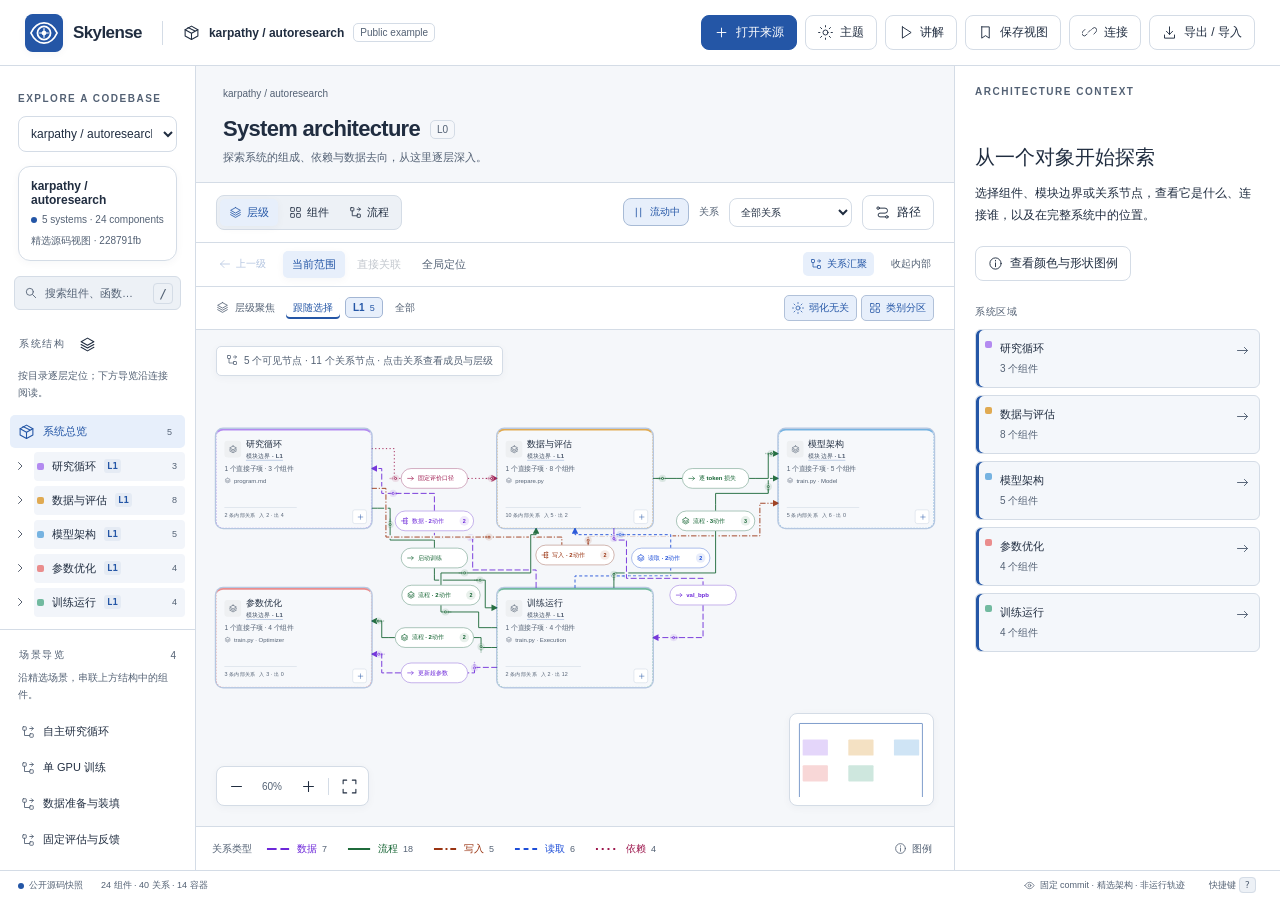
==== commit 9414ae3a: "Release Skylense 0.5.1: enrich closer to curated maps, stricter verification" ====
--- a/docs/app/index.html
+++ b/docs/app/index.html
@@ -45,6 +45,7 @@
     <script data-skylense-module="motion" src="src/motion.js"></script>
     <script data-skylense-module="gif-encoder" src="src/gif-encoder.js"></script>
     <script data-skylense-module="walkthrough-export" src="src/walkthrough-export.js"></script>
+    <script data-skylense-module="derived-text" src="src/derived-text.js"></script>
     <script data-skylense-module="focus" src="src/focus.js"></script>
     <script data-skylense-module="themes" src="src/themes.js"></script>
     <script data-skylense-module="paths" src="src/paths.js"></script>
--- a/docs/app/src/style.css
+++ b/docs/app/src/style.css
@@ -4033,3 +4033,14 @@
 .modal-content .review-error { color: #a33a2b; font-weight: 600; margin-bottom: 8px; }
 .modal-content .review-error:empty { display: none; }
 :is(html[data-theme="midnight"], html[data-theme="graphite"], html[data-theme="aurora"]) .review-badge[data-review="invalidated"] { background: repeating-linear-gradient(135deg, #3a2a10 0 4px, var(--panel) 4px 8px); color: #f0b45a; --review: #f0b45a; }
+/* Agent-named role labels of objects and relations (names, never graded). */
+.role-label { display: inline-flex; align-items: baseline; gap: 4px; margin-left: 5px; padding: 0 5px; border: 1px dashed var(--line); border-radius: 4px; background: var(--soft); color: var(--muted); font-size: 9px; font-weight: 500; font-style: normal; line-height: 1.6; white-space: nowrap; vertical-align: middle; cursor: help; }
+.role-label small { font-size: 9px; opacity: .8; white-space: normal; }
+[data-section="responsibility"] > .role-label { margin: 0 0 6px; }
+.hub-copy .hub-role { display: block; font-size: 9px; color: var(--muted); white-space: nowrap; overflow: hidden; text-overflow: ellipsis; }
+/* Automatic guides on an authored model: folded below the authored scenarios. */
+.automatic-guides { margin-top: 8px; }
+.automatic-guides > summary { display: flex; align-items: center; gap: 6px; padding: 6px 12px; font-size: 11px; color: var(--muted); cursor: pointer; }
+.automatic-guides > summary svg { width: 12px; height: 12px; flex: none; }
+.automatic-guides > summary span { margin-left: auto; }
+.guide-link { margin: 6px 0 4px; }
